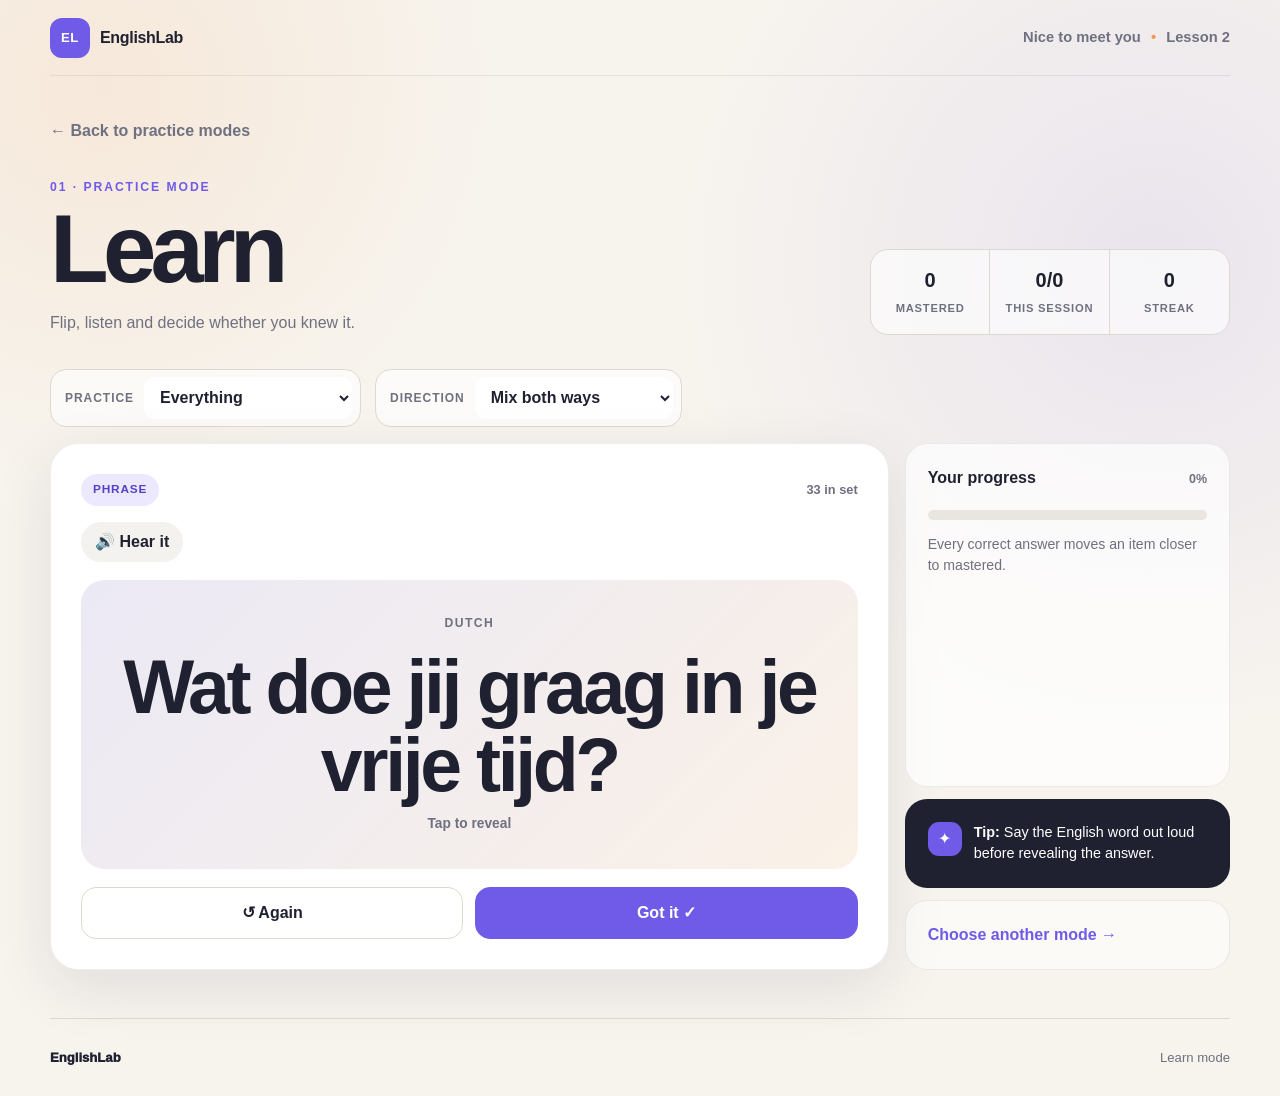
==== learn.html @ e5f6821f "Split practice modes into separate pages" ====
<!doctype html>
<html lang="en">
<head>
  <meta charset="utf-8">
  <meta name="viewport" content="width=device-width, initial-scale=1">
  <meta name="theme-color" content="#6f5be7">
  <meta name="description" content="EnglishLab Learn">
  <title>EnglishLab — Learn</title>
  <link rel="stylesheet" href="styles.css">
</head>
<body class="practice-page" data-mode="learn">
  <div class="page-shell">
    <header class="topbar">
      <a class="brand" href="index.html"><span class="brand-mark">EL</span><span>EnglishLab</span></a>
      <div class="lesson-pill">Nice to meet you <span>•</span> Lesson 2</div>
    </header>

    <main>
      <section class="practice-page-header">
        <a class="back-link" href="index.html">← Back to practice modes</a>
        <div class="practice-title-row">
          <div>
            <p class="eyebrow">01 · Practice mode</p>
            <h1>Learn</h1>
            <p>Flip, listen and decide whether you knew it.</p>
          </div>
          <div class="mini-stats">
            <div><strong id="masteredCount">0</strong><span>mastered</span></div>
            <div><strong id="sessionScore">0/0</strong><span>this session</span></div>
            <div><strong id="streakCount">0</strong><span>streak</span></div>
          </div>
        </div>
      </section>

      <section class="controls practice-controls" aria-label="Practice controls">
        <div class="control-group">
          <label for="categorySelect">Practice</label>
          <select id="categorySelect">
            <option value="all">Everything</option>
            <option value="words">Words</option>
            <option value="phrases">Phrases</option>
            <option value="time">Time prepositions</option>
            <option value="mistakes">My mistakes</option>
          </select>
        </div>
        <div class="control-group">
          <label for="directionSelect">Direction</label>
          <select id="directionSelect">
            <option value="mix">Mix both ways</option>
            <option value="en-nl">English → Dutch</option>
            <option value="nl-en">Dutch → English</option>
          </select>
        </div>
      </section>

      <section class="single-practice-layout">
        <article class="practice-card">
          
<div id="learnMode" class="mode-panel">
  <div class="card-topline"><span class="category-badge" id="learnCategory">Word</span><span class="counter" id="learnCounter">33 in set</span></div>
  <button id="speakButton" class="speak-button" type="button">🔊 Hear it</button>
  <button id="flashcard" class="flashcard" type="button" aria-live="polite">
    <span class="flash-label" id="flashPromptLabel">English</span>
    <strong id="flashPrompt">colour</strong>
    <span class="tap-hint" id="tapHint">Tap to reveal</span>
    <span class="flash-answer" id="flashAnswer" hidden>kleur</span>
  </button>
  <div class="learn-actions">
    <button id="againButton" class="secondary-button" type="button">↺ Again</button>
    <button id="gotItButton" class="primary-button" type="button">Got it ✓</button>
  </div>
</div>
        </article>
        <aside class="side-panel">
          <div class="side-section">
            <div class="side-heading"><h2>Your progress</h2><span id="progressPercent">0%</span></div>
            <div class="progress-track"><span id="progressBar"></span></div>
            <p class="side-copy" id="progressMessage">Every correct answer moves an item closer to mastered.</p>
          </div>
          <div class="tip-box">
            <span class="tip-icon">✦</span>
            <p id="modeTip"><strong>Tip:</strong> Say the answer out loud before choosing.</p>
          </div>
          <a class="switch-mode-link" href="index.html">Choose another mode →</a>
        </aside>
      </section>
    </main>

    <footer><span>EnglishLab</span><span>Learn mode</span></footer>
  </div>
  <script src="app.js"></script>
</body>
</html>
---- styles.css ----
:root{
  --ink:#1f2130;--muted:#6f7080;--paper:#f7f4ee;--card:#fff;--line:#ded9cf;
  --accent:#6f5be7;--accent-dark:#5341c6;--accent-soft:#ece9ff;
  --orange:#f39a52;--green:#43a77a;--green-soft:#e9f7f0;
  --red:#d95f69;--red-soft:#fdebed;--shadow:0 18px 60px rgba(33,28,63,.10);
}
*{box-sizing:border-box}
html{scroll-behavior:smooth}
body{
  margin:0;min-width:320px;color:var(--ink);
  font-family:Inter,ui-sans-serif,-apple-system,BlinkMacSystemFont,"Segoe UI",sans-serif;
  background:
    radial-gradient(circle at 8% 8%,rgba(243,154,82,.13),transparent 26rem),
    radial-gradient(circle at 90% 24%,rgba(111,91,231,.10),transparent 30rem),
    var(--paper);
  line-height:1.5;
}
button,select,input{font:inherit}
button{cursor:pointer}
button:focus-visible,select:focus-visible,input:focus-visible,a:focus-visible{outline:3px solid rgba(111,91,231,.35);outline-offset:3px}
[hidden]{display:none!important}
.page-shell{width:min(1180px,calc(100% - 32px));margin:0 auto}
.topbar{min-height:76px;display:flex;align-items:center;gap:18px;border-bottom:1px solid rgba(31,33,48,.08)}
.brand{display:inline-flex;align-items:center;gap:10px;color:var(--ink);text-decoration:none;font-weight:900;letter-spacing:-.02em}
.brand-mark{display:grid;place-items:center;width:40px;height:40px;border-radius:12px;background:var(--accent);color:#fff;font-size:.82rem;letter-spacing:.04em}
.lesson-pill{margin-left:auto;color:var(--muted);font-size:.92rem;font-weight:700}
.lesson-pill span{color:var(--orange);padding:0 6px}
.ghost-button{min-height:42px;border:1px solid var(--line);border-radius:999px;padding:0 16px;background:rgba(255,255,255,.55);color:var(--ink);font-weight:800}
.ghost-button:hover{background:#fff}
.eyebrow{margin:0 0 10px;color:var(--accent);text-transform:uppercase;letter-spacing:.16em;font-size:.76rem;font-weight:900}
.hero{display:grid;grid-template-columns:minmax(0,1.4fr) minmax(320px,.8fr);gap:48px;align-items:end;padding:62px 0 36px}
.hero h1{margin:0;font-size:clamp(3rem,8vw,6.5rem);line-height:.9;letter-spacing:-.065em;max-width:900px}
.hero h1 span{color:var(--accent)}
.hero-copy{max-width:680px;margin:24px 0 0;color:var(--muted);font-size:1.03rem}
.hero-stats{display:grid;grid-template-columns:repeat(3,1fr);background:rgba(255,255,255,.72);border:1px solid rgba(31,33,48,.08);border-radius:22px;overflow:hidden;backdrop-filter:blur(12px)}
.stat{padding:22px 12px;text-align:center;border-right:1px solid rgba(31,33,48,.08)}
.stat:last-child{border-right:0}
.stat-value{display:block;font-size:1.65rem;font-weight:950;letter-spacing:-.04em}
.stat-label{display:block;margin-top:2px;color:var(--muted);font-size:.72rem;text-transform:uppercase;letter-spacing:.08em;font-weight:800}

.home-grid{display:grid;grid-template-columns:repeat(2,1fr);gap:16px;margin:12px 0 34px}
.mode-card{position:relative;min-height:270px;border:1px solid rgba(31,33,48,.08);border-radius:26px;background:rgba(255,255,255,.82);padding:28px;color:var(--ink);text-decoration:none;overflow:hidden;transition:transform .18s ease,border-color .18s ease,box-shadow .18s ease}
.mode-card:hover{transform:translateY(-3px);border-color:rgba(111,91,231,.35);box-shadow:var(--shadow)}
.mode-number{color:var(--muted);font-size:.74rem;font-weight:900;letter-spacing:.12em}
.mode-icon{position:absolute;right:24px;top:22px;width:54px;height:54px;border-radius:18px;display:grid;place-items:center;background:var(--accent-soft);color:var(--accent-dark);font-weight:950;font-size:1.15rem}
.mode-card h2{margin:46px 0 8px;font-size:clamp(2rem,4vw,3.4rem);letter-spacing:-.05em}
.mode-card p{max-width:480px;margin:0;color:var(--muted)}
.mode-go{display:inline-block;margin-top:24px;font-weight:900;color:var(--accent)}
.mode-quiz .mode-icon{background:#fff0e5;color:#b75f20}
.mode-type .mode-icon{background:#e7f5ee;color:#287555}
.mode-time .mode-icon{background:#f8edc8;color:#876716}
.lesson-overview{display:flex;align-items:end;justify-content:space-between;gap:24px;padding:34px 0 50px;border-top:1px solid var(--line)}
.lesson-overview h2{margin:0;font-size:clamp(2rem,5vw,4rem);letter-spacing:-.055em}
.overview-pills{display:flex;gap:10px;flex-wrap:wrap;justify-content:flex-end}
.overview-pills span{padding:12px 15px;border:1px solid var(--line);border-radius:999px;background:rgba(255,255,255,.65);color:var(--muted);font-weight:700}
.overview-pills b{color:var(--ink);margin-right:4px}

.practice-page-header{padding:34px 0 24px}
.back-link{display:inline-flex;align-items:center;min-height:42px;color:var(--muted);text-decoration:none;font-weight:850}
.back-link:hover{color:var(--accent)}
.practice-title-row{display:flex;justify-content:space-between;align-items:end;gap:28px;margin-top:26px}
.practice-title-row h1{margin:0;font-size:clamp(3rem,8vw,6rem);line-height:.9;letter-spacing:-.06em}
.practice-title-row p:not(.eyebrow){margin:18px 0 0;color:var(--muted);max-width:650px}
.mini-stats{display:grid;grid-template-columns:repeat(3,1fr);min-width:360px;border:1px solid var(--line);border-radius:18px;background:rgba(255,255,255,.65);overflow:hidden}
.mini-stats div{padding:15px;text-align:center;border-right:1px solid var(--line)}
.mini-stats div:last-child{border-right:0}
.mini-stats strong{display:block;font-size:1.25rem}
.mini-stats span{color:var(--muted);font-size:.7rem;text-transform:uppercase;letter-spacing:.07em;font-weight:800}
.controls{display:flex;gap:14px;flex-wrap:wrap;margin:10px 0 16px}
.control-group{display:flex;align-items:center;gap:10px;padding:7px 8px 7px 14px;border:1px solid var(--line);border-radius:16px;background:rgba(255,255,255,.66)}
.control-group label{color:var(--muted);font-size:.75rem;font-weight:900;text-transform:uppercase;letter-spacing:.08em}
.control-group select{min-height:42px;border:0;background:#fff;border-radius:11px;padding:0 38px 0 12px;color:var(--ink);font-weight:800}
.time-only-note{display:inline-flex;margin:10px 0 16px;padding:11px 15px;border:1px solid var(--line);border-radius:999px;background:rgba(255,255,255,.65);color:var(--muted);font-weight:800;font-size:.85rem}
.single-practice-layout{display:grid;grid-template-columns:minmax(0,1.65fr) minmax(260px,.64fr);gap:16px;align-items:stretch;padding-bottom:48px}
.practice-card{min-height:520px;border-radius:28px;background:var(--card);border:1px solid rgba(31,33,48,.08);box-shadow:var(--shadow);padding:30px}
.mode-panel{min-height:458px;display:flex;flex-direction:column}
.card-topline{display:flex;align-items:center;justify-content:space-between;gap:16px;margin-bottom:16px}
.category-badge{display:inline-flex;align-items:center;min-height:32px;padding:0 12px;border-radius:999px;background:var(--accent-soft);color:var(--accent-dark);font-weight:900;font-size:.74rem;text-transform:uppercase;letter-spacing:.07em}
.counter{color:var(--muted);font-size:.8rem;font-weight:800}
.speak-button{align-self:flex-start;min-height:40px;border:0;border-radius:999px;padding:0 14px;background:#f4f2ee;color:var(--ink);font-weight:800}
.flashcard{flex:1;width:100%;margin:18px 0;border:0;border-radius:24px;padding:34px 24px;background:linear-gradient(135deg,rgba(111,91,231,.11),rgba(243,154,82,.10)),#fbfaf7;color:var(--ink);display:flex;flex-direction:column;align-items:center;justify-content:center;text-align:center;transition:transform .18s ease,box-shadow .18s ease}
.flashcard:hover{transform:translateY(-2px);box-shadow:0 16px 38px rgba(40,34,74,.08)}
.flash-label{color:var(--muted);text-transform:uppercase;letter-spacing:.12em;font-size:.76rem;font-weight:900}
.flashcard strong{display:block;margin:16px 0 10px;font-size:clamp(2.3rem,6vw,4.7rem);line-height:1.04;letter-spacing:-.045em}
.tap-hint{color:var(--muted);font-size:.86rem;font-weight:700}
.flash-answer{margin-top:12px;color:var(--accent);font-size:clamp(1.5rem,3vw,2.1rem);font-weight:900}
.learn-actions{display:grid;grid-template-columns:1fr 1fr;gap:12px}
.primary-button,.secondary-button{min-height:52px;border-radius:15px;padding:0 18px;font-weight:900}
.primary-button{border:1px solid var(--accent);background:var(--accent);color:#fff}
.primary-button:hover{background:var(--accent-dark);border-color:var(--accent-dark)}
.secondary-button{border:1px solid var(--line);background:#fff;color:var(--ink)}
.question-kicker{margin:38px 0 8px;color:var(--muted);text-transform:uppercase;letter-spacing:.09em;font-size:.78rem;font-weight:900}
.question,.sentence{margin:0 0 30px;font-size:clamp(2rem,5vw,4rem);line-height:1.05;letter-spacing:-.045em}
.sentence{font-size:clamp(1.8rem,4vw,3.25rem);max-width:850px}
.answer-grid{display:grid;grid-template-columns:1fr 1fr;gap:12px;margin-top:auto}
.answer-button,.chip-button{min-height:60px;border:1px solid var(--line);border-radius:15px;background:#fff;color:var(--ink);padding:12px 16px;font-weight:850}
.answer-button{text-align:left}
.answer-button:hover,.chip-button:hover{border-color:var(--accent);background:var(--accent-soft)}
.answer-button.correct,.chip-button.correct{border-color:var(--green);background:var(--green-soft);color:#267454}
.answer-button.wrong,.chip-button.wrong{border-color:var(--red);background:var(--red-soft);color:#a43d47}
.answer-button:disabled,.chip-button:disabled{cursor:default}
.feedback{min-height:28px;margin:18px 0 0;font-weight:900}
.feedback.good{color:var(--green)}
.feedback.bad{color:var(--red)}
.next-button{align-self:flex-end;margin-top:16px;min-width:140px}
.type-form{display:grid;grid-template-columns:1fr auto;gap:10px;margin-top:auto}
.type-form input{width:100%;min-height:58px;border:2px solid var(--line);border-radius:15px;background:#fbfaf8;padding:0 17px;color:var(--ink);font-size:1rem}
.type-form input:focus{border-color:var(--accent)}
.type-form input.correct{border-color:var(--green);background:var(--green-soft)}
.type-form input.wrong{border-color:var(--red);background:var(--red-soft)}
.dutch-hint{margin:-12px 0 30px;color:var(--muted);font-weight:800}
.chip-grid{display:flex;flex-wrap:wrap;gap:10px;margin-top:auto}
.chip-button{min-width:100px}
.side-panel{display:flex;flex-direction:column;gap:12px}
.side-section,.tip-box,.switch-mode-link{border-radius:22px;border:1px solid rgba(31,33,48,.08);background:rgba(255,255,255,.7);padding:22px}
.side-section{flex:1}
.side-heading{display:flex;align-items:baseline;justify-content:space-between;gap:12px;margin-bottom:20px}
.side-heading h2{margin:0;font-size:1rem}
.side-heading span{color:var(--muted);font-size:.78rem;font-weight:850}
.progress-track{width:100%;height:10px;overflow:hidden;border-radius:999px;background:#e9e6df}
.progress-track span{display:block;width:0;height:100%;border-radius:inherit;background:var(--accent);transition:width .3s ease}
.side-copy{margin:14px 0 0;color:var(--muted);font-size:.88rem}
.tip-box{background:var(--ink);color:#fff;display:flex;gap:12px}
.tip-box p{margin:0;font-size:.9rem}
.tip-icon{flex:0 0 34px;width:34px;height:34px;display:grid;place-items:center;border-radius:11px;background:var(--accent)}
.switch-mode-link{display:block;text-decoration:none;color:var(--accent);font-weight:900;background:rgba(255,255,255,.5)}
footer{min-height:78px;border-top:1px solid var(--line);display:flex;justify-content:space-between;align-items:center;gap:20px;color:var(--muted);font-size:.82rem}
footer span:first-child{font-weight:950;color:var(--ink)}
.sr-only{position:absolute!important;width:1px!important;height:1px!important;padding:0!important;margin:-1px!important;overflow:hidden!important;clip:rect(0,0,0,0)!important;white-space:nowrap!important;border:0!important}

@media(max-width:900px){
  .hero{grid-template-columns:1fr;gap:28px;padding-top:42px}
  .practice-title-row{display:block}
  .mini-stats{min-width:0;margin-top:26px}
  .single-practice-layout{grid-template-columns:1fr}
  .side-panel{display:grid;grid-template-columns:1fr 1fr}
  .switch-mode-link{grid-column:1/-1}
}
@media(max-width:680px){
  .page-shell{width:min(100% - 20px,1180px)}
  .topbar{flex-wrap:wrap;padding:12px 0}
  .lesson-pill{order:3;width:100%;margin:0}
  .topbar .ghost-button{margin-left:auto}
  .hero{padding-top:34px}
  .hero h1{font-size:clamp(3rem,17vw,5rem)}
  .home-grid{grid-template-columns:1fr}
  .mode-card{min-height:240px}
  .lesson-overview{align-items:flex-start;flex-direction:column}
  .overview-pills{justify-content:flex-start}
  .practice-page-header{padding-top:24px}
  .practice-title-row h1{font-size:clamp(3.2rem,16vw,5rem)}
  .mini-stats div{padding:12px 6px}
  .controls{display:grid;grid-template-columns:1fr}
  .control-group{justify-content:space-between}
  .control-group select{width:60%;min-width:0}
  .practice-card{padding:18px;min-height:500px;border-radius:22px}
  .mode-panel{min-height:462px}
  .answer-grid{grid-template-columns:1fr}
  .type-form{grid-template-columns:1fr}
  .type-form .primary-button{width:100%}
  .side-panel{grid-template-columns:1fr}
  .switch-mode-link{grid-column:auto}
  footer{align-items:flex-start;flex-direction:column;justify-content:center;padding:20px 0}
}
@media(prefers-reduced-motion:reduce){*{scroll-behavior:auto!important;transition:none!important}}
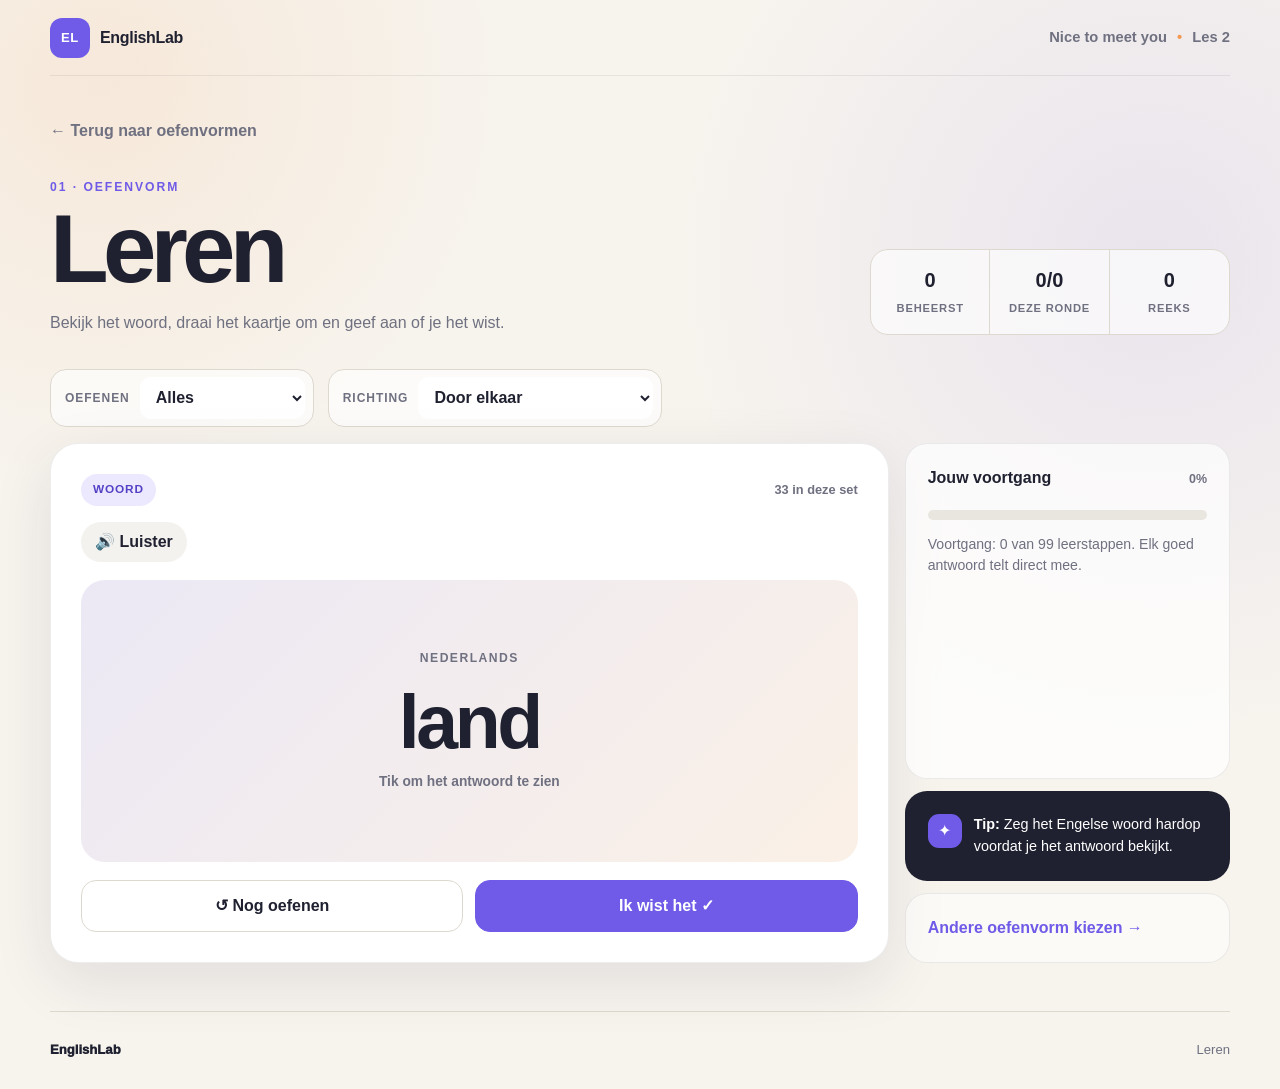
==== commit 648857fb: "Fix progress tracking and translate UI to Dutch" ====
--- a/learn.html
+++ b/learn.html
@@ -1,92 +1,90 @@
 <!doctype html>
-<html lang="en">
+<html lang="nl">
 <head>
   <meta charset="utf-8">
   <meta name="viewport" content="width=device-width, initial-scale=1">
   <meta name="theme-color" content="#6f5be7">
-  <meta name="description" content="EnglishLab Learn">
-  <title>EnglishLab — Learn</title>
+  <meta name="description" content="EnglishLab — Leren">
+  <title>EnglishLab — Leren</title>
   <link rel="stylesheet" href="styles.css">
 </head>
 <body class="practice-page" data-mode="learn">
   <div class="page-shell">
     <header class="topbar">
-      <a class="brand" href="index.html"><span class="brand-mark">EL</span><span>EnglishLab</span></a>
-      <div class="lesson-pill">Nice to meet you <span>•</span> Lesson 2</div>
+      <a class="brand" href="index.html" aria-label="EnglishLab startpagina"><span class="brand-mark">EL</span><span>EnglishLab</span></a>
+      <div class="lesson-pill">Nice to meet you <span>•</span> Les 2</div>
     </header>
 
     <main>
       <section class="practice-page-header">
-        <a class="back-link" href="index.html">← Back to practice modes</a>
+        <a class="back-link" href="index.html">← Terug naar oefenvormen</a>
         <div class="practice-title-row">
           <div>
-            <p class="eyebrow">01 · Practice mode</p>
-            <h1>Learn</h1>
-            <p>Flip, listen and decide whether you knew it.</p>
+            <p class="eyebrow">01 · Oefenvorm</p>
+            <h1>Leren</h1>
+            <p>Bekijk het woord, draai het kaartje om en geef aan of je het wist.</p>
           </div>
           <div class="mini-stats">
-            <div><strong id="masteredCount">0</strong><span>mastered</span></div>
-            <div><strong id="sessionScore">0/0</strong><span>this session</span></div>
-            <div><strong id="streakCount">0</strong><span>streak</span></div>
+            <div><strong id="masteredCount">0</strong><span>beheerst</span></div>
+            <div><strong id="sessionScore">0/0</strong><span>deze ronde</span></div>
+            <div><strong id="streakCount">0</strong><span>reeks</span></div>
           </div>
         </div>
       </section>
 
-      <section class="controls practice-controls" aria-label="Practice controls">
+      <section class="controls practice-controls" aria-label="Oefeninstellingen">
         <div class="control-group">
-          <label for="categorySelect">Practice</label>
+          <label for="categorySelect">Oefenen</label>
           <select id="categorySelect">
-            <option value="all">Everything</option>
-            <option value="words">Words</option>
-            <option value="phrases">Phrases</option>
-            <option value="time">Time prepositions</option>
-            <option value="mistakes">My mistakes</option>
+            <option value="all">Alles</option>
+            <option value="words">Woorden</option>
+            <option value="phrases">Zinnen</option>
+            <option value="time">Tijdwoorden</option>
+            <option value="mistakes">Mijn fouten</option>
           </select>
         </div>
         <div class="control-group">
-          <label for="directionSelect">Direction</label>
+          <label for="directionSelect">Richting</label>
           <select id="directionSelect">
-            <option value="mix">Mix both ways</option>
-            <option value="en-nl">English → Dutch</option>
-            <option value="nl-en">Dutch → English</option>
+            <option value="mix">Door elkaar</option>
+            <option value="en-nl">Engels → Nederlands</option>
+            <option value="nl-en">Nederlands → Engels</option>
           </select>
         </div>
       </section>
 
       <section class="single-practice-layout">
         <article class="practice-card">
-          
 <div id="learnMode" class="mode-panel">
-  <div class="card-topline"><span class="category-badge" id="learnCategory">Word</span><span class="counter" id="learnCounter">33 in set</span></div>
-  <button id="speakButton" class="speak-button" type="button">🔊 Hear it</button>
+  <div class="card-topline"><span class="category-badge" id="learnCategory">Woord</span><span class="counter" id="learnCounter">33 in deze set</span></div>
+  <button id="speakButton" class="speak-button" type="button">🔊 Luister</button>
   <button id="flashcard" class="flashcard" type="button" aria-live="polite">
-    <span class="flash-label" id="flashPromptLabel">English</span>
+    <span class="flash-label" id="flashPromptLabel">Engels</span>
     <strong id="flashPrompt">colour</strong>
-    <span class="tap-hint" id="tapHint">Tap to reveal</span>
+    <span class="tap-hint" id="tapHint">Tik om het antwoord te zien</span>
     <span class="flash-answer" id="flashAnswer" hidden>kleur</span>
   </button>
   <div class="learn-actions">
-    <button id="againButton" class="secondary-button" type="button">↺ Again</button>
-    <button id="gotItButton" class="primary-button" type="button">Got it ✓</button>
+    <button id="againButton" class="secondary-button" type="button">↺ Nog oefenen</button>
+    <button id="gotItButton" class="primary-button" type="button">Ik wist het ✓</button>
   </div>
-</div>
-        </article>
+</div></article>
         <aside class="side-panel">
           <div class="side-section">
-            <div class="side-heading"><h2>Your progress</h2><span id="progressPercent">0%</span></div>
-            <div class="progress-track"><span id="progressBar"></span></div>
-            <p class="side-copy" id="progressMessage">Every correct answer moves an item closer to mastered.</p>
+            <div class="side-heading"><h2>Jouw voortgang</h2><span id="progressPercent">0%</span></div>
+            <div class="progress-track" aria-label="Voortgang"><span id="progressBar"></span></div>
+            <p class="side-copy" id="progressMessage">Elk goed antwoord vult je voortgang een stap verder.</p>
           </div>
           <div class="tip-box">
             <span class="tip-icon">✦</span>
-            <p id="modeTip"><strong>Tip:</strong> Say the answer out loud before choosing.</p>
+            <p id="modeTip"><strong>Tip:</strong> Zeg je antwoord hardop voordat je kiest.</p>
           </div>
-          <a class="switch-mode-link" href="index.html">Choose another mode →</a>
+          <a class="switch-mode-link" href="index.html">Andere oefenvorm kiezen →</a>
         </aside>
       </section>
     </main>
 
-    <footer><span>EnglishLab</span><span>Learn mode</span></footer>
+    <footer><span>EnglishLab</span><span>Leren</span></footer>
   </div>
   <script src="app.js"></script>
 </body>
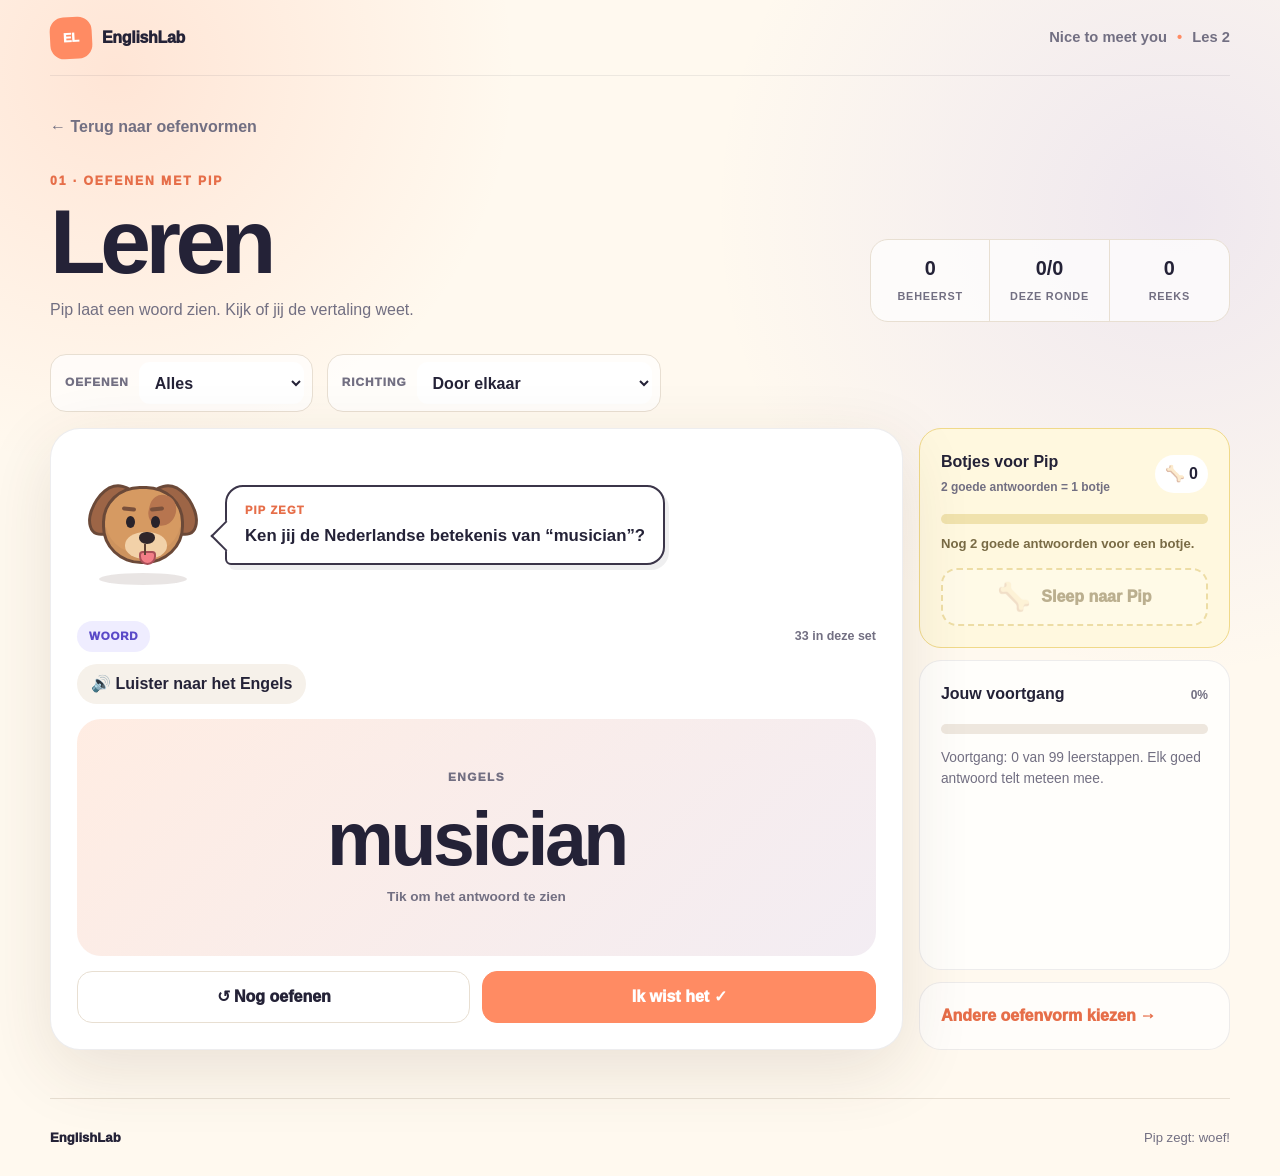
==== commit 1f6b8d8c: "Add Pip the cartoon dog and bone rewards" ====
--- a/learn.html
+++ b/learn.html
@@ -3,7 +3,7 @@
 <head>
   <meta charset="utf-8">
   <meta name="viewport" content="width=device-width, initial-scale=1">
-  <meta name="theme-color" content="#6f5be7">
+  <meta name="theme-color" content="#ff8b63">
   <meta name="description" content="EnglishLab — Leren">
   <title>EnglishLab — Leren</title>
   <link rel="stylesheet" href="styles.css">
@@ -20,9 +20,9 @@
         <a class="back-link" href="index.html">← Terug naar oefenvormen</a>
         <div class="practice-title-row">
           <div>
-            <p class="eyebrow">01 · Oefenvorm</p>
+            <p class="eyebrow">01 · Oefenen met Pip</p>
             <h1>Leren</h1>
-            <p>Bekijk het woord, draai het kaartje om en geef aan of je het wist.</p>
+            <p>Pip laat een woord zien. Kijk of jij de vertaling weet.</p>
           </div>
           <div class="mini-stats">
             <div><strong id="masteredCount">0</strong><span>beheerst</span></div>
@@ -55,9 +55,30 @@
 
       <section class="single-practice-layout">
         <article class="practice-card">
+          
+<div class="dog-coach" aria-live="polite">
+  <div id="dogDropZone" class="dog-avatar-wrap" aria-label="Sleep een botje naar Pip">
+    <div class="heart-pop" id="heartPop" aria-hidden="true">♥</div>
+    <div class="dog-avatar" aria-hidden="true">
+      <span class="ear ear-left"></span><span class="ear ear-right"></span>
+      <span class="dog-face">
+        <span class="eye eye-left"></span><span class="eye eye-right"></span>
+        <span class="brow brow-left"></span><span class="brow brow-right"></span>
+        <span class="muzzle"></span><span class="nose"></span><span class="mouth"></span><span class="tongue"></span>
+        <span class="spot"></span>
+      </span>
+    </div>
+    <span class="dog-shadow"></span>
+  </div>
+  <div class="dog-bubble">
+    <span class="dog-name">Pip zegt</span>
+    <p id="dogSpeech">Woef! Klaar om te oefenen?</p>
+  </div>
+</div>
+          
 <div id="learnMode" class="mode-panel">
   <div class="card-topline"><span class="category-badge" id="learnCategory">Woord</span><span class="counter" id="learnCounter">33 in deze set</span></div>
-  <button id="speakButton" class="speak-button" type="button">🔊 Luister</button>
+  <button id="speakButton" class="speak-button" type="button">🔊 Luister naar het Engels</button>
   <button id="flashcard" class="flashcard" type="button" aria-live="polite">
     <span class="flash-label" id="flashPromptLabel">Engels</span>
     <strong id="flashPrompt">colour</strong>
@@ -68,23 +89,40 @@
     <button id="againButton" class="secondary-button" type="button">↺ Nog oefenen</button>
     <button id="gotItButton" class="primary-button" type="button">Ik wist het ✓</button>
   </div>
-</div></article>
+</div>
+          <div class="reward-toast" id="rewardToast" hidden>+1 botje! 🦴</div>
+        </article>
+
         <aside class="side-panel">
+          
+<div class="bone-panel">
+  <div class="bone-panel-head">
+    <div>
+      <h2>Botjes voor Pip</h2>
+      <span>2 goede antwoorden = 1 botje</span>
+    </div>
+    <div class="bone-score">🦴 <strong id="boneCount">0</strong></div>
+  </div>
+  <div class="bone-meter" aria-label="Op weg naar het volgende botje">
+    <span id="boneProgress"></span>
+  </div>
+  <p id="boneHint">Nog <b id="answersToBone">2</b> goede antwoorden voor een botje.</p>
+  <button id="boneToken" class="bone-token" type="button" draggable="true" aria-label="Sleep dit botje naar Pip" disabled>
+    <span class="bone-emoji">🦴</span>
+    <span>Sleep naar Pip</span>
+  </button>
+</div>
           <div class="side-section">
             <div class="side-heading"><h2>Jouw voortgang</h2><span id="progressPercent">0%</span></div>
             <div class="progress-track" aria-label="Voortgang"><span id="progressBar"></span></div>
             <p class="side-copy" id="progressMessage">Elk goed antwoord vult je voortgang een stap verder.</p>
-          </div>
-          <div class="tip-box">
-            <span class="tip-icon">✦</span>
-            <p id="modeTip"><strong>Tip:</strong> Zeg je antwoord hardop voordat je kiest.</p>
           </div>
           <a class="switch-mode-link" href="index.html">Andere oefenvorm kiezen →</a>
         </aside>
       </section>
     </main>
 
-    <footer><span>EnglishLab</span><span>Leren</span></footer>
+    <footer><span>EnglishLab</span><span>Pip zegt: woef!</span></footer>
   </div>
   <script src="app.js"></script>
 </body>
--- a/styles.css
+++ b/styles.css
@@ -1,137 +1,183 @@
 :root{
-  --ink:#1f2130;--muted:#6f7080;--paper:#f7f4ee;--card:#fff;--line:#ded9cf;
-  --accent:#6f5be7;--accent-dark:#5341c6;--accent-soft:#ece9ff;
-  --orange:#f39a52;--green:#43a77a;--green-soft:#e9f7f0;
-  --red:#d95f69;--red-soft:#fdebed;--shadow:0 18px 60px rgba(33,28,63,.10);
+  --ink:#242237;--muted:#726f82;--paper:#fff9ef;--card:#ffffff;--line:#e8dfd2;
+  --accent:#ff8b63;--accent-dark:#e66e49;--accent-soft:#fff0e8;
+  --purple:#7767e8;--purple-soft:#efedff;--green:#49ad7e;--green-soft:#eaf8f1;
+  --red:#d95f69;--red-soft:#fdebed;--gold:#f3c75e;--brown:#9f6746;
+  --shadow:0 20px 70px rgba(70,47,31,.12);
 }
 *{box-sizing:border-box}
 html{scroll-behavior:smooth}
 body{
-  margin:0;min-width:320px;color:var(--ink);
+  margin:0;min-width:320px;color:var(--ink);line-height:1.5;
   font-family:Inter,ui-sans-serif,-apple-system,BlinkMacSystemFont,"Segoe UI",sans-serif;
   background:
-    radial-gradient(circle at 8% 8%,rgba(243,154,82,.13),transparent 26rem),
-    radial-gradient(circle at 90% 24%,rgba(111,91,231,.10),transparent 30rem),
+    radial-gradient(circle at 9% 6%,rgba(255,139,99,.18),transparent 25rem),
+    radial-gradient(circle at 92% 18%,rgba(119,103,232,.12),transparent 29rem),
     var(--paper);
-  line-height:1.5;
 }
 button,select,input{font:inherit}
 button{cursor:pointer}
-button:focus-visible,select:focus-visible,input:focus-visible,a:focus-visible{outline:3px solid rgba(111,91,231,.35);outline-offset:3px}
+button:focus-visible,select:focus-visible,input:focus-visible,a:focus-visible{outline:3px solid rgba(119,103,232,.3);outline-offset:3px}
 [hidden]{display:none!important}
 .page-shell{width:min(1180px,calc(100% - 32px));margin:0 auto}
-.topbar{min-height:76px;display:flex;align-items:center;gap:18px;border-bottom:1px solid rgba(31,33,48,.08)}
-.brand{display:inline-flex;align-items:center;gap:10px;color:var(--ink);text-decoration:none;font-weight:900;letter-spacing:-.02em}
-.brand-mark{display:grid;place-items:center;width:40px;height:40px;border-radius:12px;background:var(--accent);color:#fff;font-size:.82rem;letter-spacing:.04em}
-.lesson-pill{margin-left:auto;color:var(--muted);font-size:.92rem;font-weight:700}
-.lesson-pill span{color:var(--orange);padding:0 6px}
-.ghost-button{min-height:42px;border:1px solid var(--line);border-radius:999px;padding:0 16px;background:rgba(255,255,255,.55);color:var(--ink);font-weight:800}
-.ghost-button:hover{background:#fff}
-.eyebrow{margin:0 0 10px;color:var(--accent);text-transform:uppercase;letter-spacing:.16em;font-size:.76rem;font-weight:900}
-.hero{display:grid;grid-template-columns:minmax(0,1.4fr) minmax(320px,.8fr);gap:48px;align-items:end;padding:62px 0 36px}
-.hero h1{margin:0;font-size:clamp(3rem,8vw,6.5rem);line-height:.9;letter-spacing:-.065em;max-width:900px}
+.topbar{min-height:76px;display:flex;align-items:center;gap:18px;border-bottom:1px solid rgba(36,34,55,.08)}
+.brand{display:inline-flex;align-items:center;gap:10px;color:var(--ink);text-decoration:none;font-weight:950;letter-spacing:-.02em}
+.brand-mark{display:grid;place-items:center;width:42px;height:42px;border-radius:14px;background:var(--accent);color:#fff;font-size:.8rem;transform:rotate(-3deg)}
+.lesson-pill{margin-left:auto;color:var(--muted);font-size:.92rem;font-weight:750}
+.lesson-pill span{color:var(--accent);padding:0 6px}
+.ghost-button{min-height:42px;border:1px solid var(--line);border-radius:999px;padding:0 16px;background:rgba(255,255,255,.7);color:var(--ink);font-weight:850}
+.eyebrow{margin:0 0 10px;color:var(--accent-dark);text-transform:uppercase;letter-spacing:.16em;font-size:.76rem;font-weight:950}
+.hero{display:grid;grid-template-columns:minmax(0,1.35fr) minmax(320px,.65fr);gap:46px;align-items:center;padding:58px 0 38px}
+.hero h1{margin:0;font-size:clamp(3rem,8vw,6.4rem);line-height:.9;letter-spacing:-.065em;max-width:880px}
 .hero h1 span{color:var(--accent)}
-.hero-copy{max-width:680px;margin:24px 0 0;color:var(--muted);font-size:1.03rem}
-.hero-stats{display:grid;grid-template-columns:repeat(3,1fr);background:rgba(255,255,255,.72);border:1px solid rgba(31,33,48,.08);border-radius:22px;overflow:hidden;backdrop-filter:blur(12px)}
-.stat{padding:22px 12px;text-align:center;border-right:1px solid rgba(31,33,48,.08)}
+.hero-copy{max-width:670px;margin:24px 0 0;color:var(--muted);font-size:1.04rem}
+.hero-stats{display:grid;grid-template-columns:repeat(3,1fr);margin-top:28px;max-width:560px;background:rgba(255,255,255,.75);border:1px solid var(--line);border-radius:20px;overflow:hidden}
+.stat{padding:17px 10px;text-align:center;border-right:1px solid var(--line)}
 .stat:last-child{border-right:0}
-.stat-value{display:block;font-size:1.65rem;font-weight:950;letter-spacing:-.04em}
-.stat-label{display:block;margin-top:2px;color:var(--muted);font-size:.72rem;text-transform:uppercase;letter-spacing:.08em;font-weight:800}
-
-.home-grid{display:grid;grid-template-columns:repeat(2,1fr);gap:16px;margin:12px 0 34px}
-.mode-card{position:relative;min-height:270px;border:1px solid rgba(31,33,48,.08);border-radius:26px;background:rgba(255,255,255,.82);padding:28px;color:var(--ink);text-decoration:none;overflow:hidden;transition:transform .18s ease,border-color .18s ease,box-shadow .18s ease}
-.mode-card:hover{transform:translateY(-3px);border-color:rgba(111,91,231,.35);box-shadow:var(--shadow)}
-.mode-number{color:var(--muted);font-size:.74rem;font-weight:900;letter-spacing:.12em}
-.mode-icon{position:absolute;right:24px;top:22px;width:54px;height:54px;border-radius:18px;display:grid;place-items:center;background:var(--accent-soft);color:var(--accent-dark);font-weight:950;font-size:1.15rem}
+.stat-value{display:block;font-size:1.45rem;font-weight:950;letter-spacing:-.04em}
+.stat-label{display:block;color:var(--muted);font-size:.7rem;text-transform:uppercase;letter-spacing:.08em;font-weight:850}
+.home-dog-wrap{display:flex;flex-direction:column;align-items:center;gap:10px}
+.home-dog-wrap .dog-coach{flex-direction:column;align-items:center}
+.home-dog-wrap .dog-bubble{max-width:290px}
+.home-bone-strip{display:flex;align-items:center;justify-content:space-between;gap:24px;width:min(100%,310px);padding:12px 16px;border:1px solid var(--line);border-radius:16px;background:rgba(255,255,255,.8);color:var(--muted);font-size:.82rem;font-weight:800}
+.home-bone-strip strong{font-size:1.2rem;color:var(--ink)}
+
+.home-grid{display:grid;grid-template-columns:repeat(2,1fr);gap:16px;margin:14px 0 48px}
+.mode-card{position:relative;min-height:270px;border:1px solid rgba(36,34,55,.08);border-radius:28px;background:rgba(255,255,255,.85);padding:28px;color:var(--ink);text-decoration:none;overflow:hidden;transition:transform .18s ease,border-color .18s ease,box-shadow .18s ease}
+.mode-card:hover{transform:translateY(-3px) rotate(-.15deg);border-color:rgba(255,139,99,.45);box-shadow:var(--shadow)}
+.mode-number{color:var(--muted);font-size:.74rem;font-weight:950;letter-spacing:.12em}
+.mode-icon{position:absolute;right:24px;top:22px;width:56px;height:56px;border-radius:19px;display:grid;place-items:center;background:var(--accent-soft);color:var(--accent-dark);font-weight:950;font-size:1.18rem;transform:rotate(3deg)}
 .mode-card h2{margin:46px 0 8px;font-size:clamp(2rem,4vw,3.4rem);letter-spacing:-.05em}
 .mode-card p{max-width:480px;margin:0;color:var(--muted)}
-.mode-go{display:inline-block;margin-top:24px;font-weight:900;color:var(--accent)}
-.mode-quiz .mode-icon{background:#fff0e5;color:#b75f20}
-.mode-type .mode-icon{background:#e7f5ee;color:#287555}
-.mode-time .mode-icon{background:#f8edc8;color:#876716}
-.lesson-overview{display:flex;align-items:end;justify-content:space-between;gap:24px;padding:34px 0 50px;border-top:1px solid var(--line)}
-.lesson-overview h2{margin:0;font-size:clamp(2rem,5vw,4rem);letter-spacing:-.055em}
-.overview-pills{display:flex;gap:10px;flex-wrap:wrap;justify-content:flex-end}
-.overview-pills span{padding:12px 15px;border:1px solid var(--line);border-radius:999px;background:rgba(255,255,255,.65);color:var(--muted);font-weight:700}
-.overview-pills b{color:var(--ink);margin-right:4px}
-
-.practice-page-header{padding:34px 0 24px}
+.mode-go{display:inline-block;margin-top:24px;font-weight:950;color:var(--accent-dark)}
+.mode-quiz .mode-icon{background:var(--purple-soft);color:var(--purple)}
+.mode-type .mode-icon{background:#e9f7ef;color:#2b7c59}
+.mode-time .mode-icon{background:#fff4cf;color:#8d6b12}
+
+.practice-page-header{padding:30px 0 22px}
 .back-link{display:inline-flex;align-items:center;min-height:42px;color:var(--muted);text-decoration:none;font-weight:850}
-.back-link:hover{color:var(--accent)}
-.practice-title-row{display:flex;justify-content:space-between;align-items:end;gap:28px;margin-top:26px}
-.practice-title-row h1{margin:0;font-size:clamp(3rem,8vw,6rem);line-height:.9;letter-spacing:-.06em}
-.practice-title-row p:not(.eyebrow){margin:18px 0 0;color:var(--muted);max-width:650px}
-.mini-stats{display:grid;grid-template-columns:repeat(3,1fr);min-width:360px;border:1px solid var(--line);border-radius:18px;background:rgba(255,255,255,.65);overflow:hidden}
-.mini-stats div{padding:15px;text-align:center;border-right:1px solid var(--line)}
+.back-link:hover{color:var(--accent-dark)}
+.practice-title-row{display:flex;justify-content:space-between;align-items:end;gap:28px;margin-top:24px}
+.practice-title-row h1{margin:0;font-size:clamp(3rem,8vw,5.7rem);line-height:.9;letter-spacing:-.06em}
+.practice-title-row p:not(.eyebrow){margin:16px 0 0;color:var(--muted);max-width:640px}
+.mini-stats{display:grid;grid-template-columns:repeat(3,1fr);min-width:360px;border:1px solid var(--line);border-radius:18px;background:rgba(255,255,255,.72);overflow:hidden}
+.mini-stats div{padding:14px;text-align:center;border-right:1px solid var(--line)}
 .mini-stats div:last-child{border-right:0}
-.mini-stats strong{display:block;font-size:1.25rem}
-.mini-stats span{color:var(--muted);font-size:.7rem;text-transform:uppercase;letter-spacing:.07em;font-weight:800}
+.mini-stats strong{display:block;font-size:1.24rem}
+.mini-stats span{color:var(--muted);font-size:.68rem;text-transform:uppercase;letter-spacing:.07em;font-weight:850}
 .controls{display:flex;gap:14px;flex-wrap:wrap;margin:10px 0 16px}
-.control-group{display:flex;align-items:center;gap:10px;padding:7px 8px 7px 14px;border:1px solid var(--line);border-radius:16px;background:rgba(255,255,255,.66)}
-.control-group label{color:var(--muted);font-size:.75rem;font-weight:900;text-transform:uppercase;letter-spacing:.08em}
-.control-group select{min-height:42px;border:0;background:#fff;border-radius:11px;padding:0 38px 0 12px;color:var(--ink);font-weight:800}
-.time-only-note{display:inline-flex;margin:10px 0 16px;padding:11px 15px;border:1px solid var(--line);border-radius:999px;background:rgba(255,255,255,.65);color:var(--muted);font-weight:800;font-size:.85rem}
-.single-practice-layout{display:grid;grid-template-columns:minmax(0,1.65fr) minmax(260px,.64fr);gap:16px;align-items:stretch;padding-bottom:48px}
-.practice-card{min-height:520px;border-radius:28px;background:var(--card);border:1px solid rgba(31,33,48,.08);box-shadow:var(--shadow);padding:30px}
-.mode-panel{min-height:458px;display:flex;flex-direction:column}
-.card-topline{display:flex;align-items:center;justify-content:space-between;gap:16px;margin-bottom:16px}
-.category-badge{display:inline-flex;align-items:center;min-height:32px;padding:0 12px;border-radius:999px;background:var(--accent-soft);color:var(--accent-dark);font-weight:900;font-size:.74rem;text-transform:uppercase;letter-spacing:.07em}
-.counter{color:var(--muted);font-size:.8rem;font-weight:800}
-.speak-button{align-self:flex-start;min-height:40px;border:0;border-radius:999px;padding:0 14px;background:#f4f2ee;color:var(--ink);font-weight:800}
-.flashcard{flex:1;width:100%;margin:18px 0;border:0;border-radius:24px;padding:34px 24px;background:linear-gradient(135deg,rgba(111,91,231,.11),rgba(243,154,82,.10)),#fbfaf7;color:var(--ink);display:flex;flex-direction:column;align-items:center;justify-content:center;text-align:center;transition:transform .18s ease,box-shadow .18s ease}
-.flashcard:hover{transform:translateY(-2px);box-shadow:0 16px 38px rgba(40,34,74,.08)}
-.flash-label{color:var(--muted);text-transform:uppercase;letter-spacing:.12em;font-size:.76rem;font-weight:900}
-.flashcard strong{display:block;margin:16px 0 10px;font-size:clamp(2.3rem,6vw,4.7rem);line-height:1.04;letter-spacing:-.045em}
-.tap-hint{color:var(--muted);font-size:.86rem;font-weight:700}
-.flash-answer{margin-top:12px;color:var(--accent);font-size:clamp(1.5rem,3vw,2.1rem);font-weight:900}
+.control-group{display:flex;align-items:center;gap:10px;padding:7px 8px 7px 14px;border:1px solid var(--line);border-radius:16px;background:rgba(255,255,255,.7)}
+.control-group label{color:var(--muted);font-size:.74rem;font-weight:950;text-transform:uppercase;letter-spacing:.08em}
+.control-group select{min-height:42px;border:0;background:#fff;border-radius:11px;padding:0 38px 0 12px;color:var(--ink);font-weight:850}
+.time-only-note{display:inline-flex;margin:10px 0 16px;padding:11px 15px;border:1px solid var(--line);border-radius:999px;background:rgba(255,255,255,.7);color:var(--muted);font-weight:850;font-size:.84rem}
+.single-practice-layout{display:grid;grid-template-columns:minmax(0,1.7fr) minmax(270px,.62fr);gap:16px;align-items:stretch;padding-bottom:48px}
+.practice-card{position:relative;min-height:600px;border-radius:30px;background:var(--card);border:1px solid rgba(36,34,55,.08);box-shadow:var(--shadow);padding:26px;overflow:hidden}
+.mode-panel{min-height:420px;display:flex;flex-direction:column}
+.card-topline{display:flex;align-items:center;justify-content:space-between;gap:16px;margin:18px 0 12px}
+.category-badge{display:inline-flex;align-items:center;min-height:31px;padding:0 12px;border-radius:999px;background:var(--purple-soft);color:#5a4ac8;font-weight:950;font-size:.72rem;text-transform:uppercase;letter-spacing:.07em}
+.counter{color:var(--muted);font-size:.78rem;font-weight:850}
+.speak-button{align-self:flex-start;min-height:40px;border:0;border-radius:999px;padding:0 14px;background:#f6f1ea;color:var(--ink);font-weight:850}
+.flashcard{flex:1;width:100%;margin:15px 0;border:0;border-radius:24px;padding:30px 24px;background:linear-gradient(135deg,rgba(255,139,99,.12),rgba(119,103,232,.09)),#fffaf4;color:var(--ink);display:flex;flex-direction:column;align-items:center;justify-content:center;text-align:center;transition:transform .18s ease,box-shadow .18s ease}
+.flashcard:hover{transform:translateY(-2px);box-shadow:0 16px 38px rgba(40,34,74,.07)}
+.flash-label{color:var(--muted);text-transform:uppercase;letter-spacing:.12em;font-size:.74rem;font-weight:950}
+.flashcard strong{display:block;margin:14px 0 8px;font-size:clamp(2.3rem,6vw,4.7rem);line-height:1.04;letter-spacing:-.045em}
+.tap-hint{color:var(--muted);font-size:.85rem;font-weight:750}
+.flash-answer{margin-top:12px;color:var(--accent-dark);font-size:clamp(1.5rem,3vw,2.1rem);font-weight:950}
 .learn-actions{display:grid;grid-template-columns:1fr 1fr;gap:12px}
-.primary-button,.secondary-button{min-height:52px;border-radius:15px;padding:0 18px;font-weight:900}
+.primary-button,.secondary-button{min-height:52px;border-radius:15px;padding:0 18px;font-weight:950}
 .primary-button{border:1px solid var(--accent);background:var(--accent);color:#fff}
 .primary-button:hover{background:var(--accent-dark);border-color:var(--accent-dark)}
 .secondary-button{border:1px solid var(--line);background:#fff;color:var(--ink)}
-.question-kicker{margin:38px 0 8px;color:var(--muted);text-transform:uppercase;letter-spacing:.09em;font-size:.78rem;font-weight:900}
-.question,.sentence{margin:0 0 30px;font-size:clamp(2rem,5vw,4rem);line-height:1.05;letter-spacing:-.045em}
-.sentence{font-size:clamp(1.8rem,4vw,3.25rem);max-width:850px}
+.question-kicker{margin:28px 0 8px;color:var(--muted);text-transform:uppercase;letter-spacing:.09em;font-size:.76rem;font-weight:950}
+.question,.sentence{margin:0 0 28px;font-size:clamp(2rem,5vw,4rem);line-height:1.05;letter-spacing:-.045em}
+.sentence{font-size:clamp(1.8rem,4vw,3.2rem);max-width:850px}
 .answer-grid{display:grid;grid-template-columns:1fr 1fr;gap:12px;margin-top:auto}
-.answer-button,.chip-button{min-height:60px;border:1px solid var(--line);border-radius:15px;background:#fff;color:var(--ink);padding:12px 16px;font-weight:850}
+.answer-button,.chip-button{min-height:60px;border:1px solid var(--line);border-radius:16px;background:#fff;color:var(--ink);padding:12px 16px;font-weight:900}
 .answer-button{text-align:left}
-.answer-button:hover,.chip-button:hover{border-color:var(--accent);background:var(--accent-soft)}
+.answer-button:hover,.chip-button:hover{border-color:var(--purple);background:var(--purple-soft)}
 .answer-button.correct,.chip-button.correct{border-color:var(--green);background:var(--green-soft);color:#267454}
 .answer-button.wrong,.chip-button.wrong{border-color:var(--red);background:var(--red-soft);color:#a43d47}
 .answer-button:disabled,.chip-button:disabled{cursor:default}
-.feedback{min-height:28px;margin:18px 0 0;font-weight:900}
+.feedback{min-height:28px;margin:16px 0 0;font-weight:950}
 .feedback.good{color:var(--green)}
 .feedback.bad{color:var(--red)}
-.next-button{align-self:flex-end;margin-top:16px;min-width:140px}
+.next-button{align-self:flex-end;margin-top:14px;min-width:140px}
 .type-form{display:grid;grid-template-columns:1fr auto;gap:10px;margin-top:auto}
-.type-form input{width:100%;min-height:58px;border:2px solid var(--line);border-radius:15px;background:#fbfaf8;padding:0 17px;color:var(--ink);font-size:1rem}
-.type-form input:focus{border-color:var(--accent)}
+.type-form input{width:100%;min-height:58px;border:2px solid var(--line);border-radius:15px;background:#fffaf5;padding:0 17px;color:var(--ink);font-size:1rem}
+.type-form input:focus{border-color:var(--purple)}
 .type-form input.correct{border-color:var(--green);background:var(--green-soft)}
 .type-form input.wrong{border-color:var(--red);background:var(--red-soft)}
-.dutch-hint{margin:-12px 0 30px;color:var(--muted);font-weight:800}
+.dutch-hint{margin:-10px 0 28px;color:var(--muted);font-weight:850}
 .chip-grid{display:flex;flex-wrap:wrap;gap:10px;margin-top:auto}
 .chip-button{min-width:100px}
+
+.dog-coach{display:flex;align-items:center;gap:18px;padding:4px 2px 12px}
+.dog-avatar-wrap{position:relative;flex:0 0 128px;width:128px;height:132px;display:grid;place-items:center;user-select:none;touch-action:none}
+.dog-avatar{position:relative;width:108px;height:100px;animation:dog-float 3s ease-in-out infinite}
+.dog-face{position:absolute;left:13px;top:11px;width:82px;height:78px;border-radius:46% 46% 48% 48%;background:#d69a62;border:3px solid #6b4938;box-shadow:inset 0 -7px 0 rgba(108,73,56,.08)}
+.ear{position:absolute;top:7px;width:37px;height:56px;background:#9d6546;border:3px solid #6b4938;z-index:0}
+.ear-left{left:2px;border-radius:70% 28% 70% 40%;transform:rotate(18deg)}
+.ear-right{right:2px;border-radius:28% 70% 40% 70%;transform:rotate(-18deg)}
+.eye{position:absolute;top:27px;width:9px;height:12px;border-radius:50%;background:#28222a;z-index:3}
+.eye-left{left:21px}.eye-right{right:21px}
+.brow{position:absolute;top:18px;width:14px;height:4px;border-radius:10px;background:#7a503b;z-index:3}
+.brow-left{left:17px;transform:rotate(7deg)}.brow-right{right:17px;transform:rotate(-7deg)}
+.muzzle{position:absolute;left:20px;top:43px;width:42px;height:27px;border-radius:48%;background:#f2d1a8;z-index:2}
+.nose{position:absolute;left:34px;top:43px;width:16px;height:12px;border-radius:50% 50% 55% 55%;background:#30262a;z-index:4}
+.mouth{position:absolute;left:39px;top:55px;width:4px;height:11px;border-left:2px solid #5f4134;z-index:4}
+.tongue{position:absolute;left:34px;top:62px;width:17px;height:14px;border-radius:4px 4px 9px 9px;background:#f27e87;border:2px solid #a94f58;z-index:3}
+.spot{position:absolute;right:5px;top:6px;width:27px;height:31px;border-radius:48% 52% 56% 44%;background:#b7754f;transform:rotate(13deg)}
+.dog-shadow{position:absolute;bottom:6px;width:88px;height:12px;border-radius:50%;background:rgba(73,46,32,.12)}
+.dog-bubble{position:relative;min-width:0;max-width:560px;padding:15px 18px;border:2px solid #3b3549;border-radius:18px 18px 18px 6px;background:#fff;color:var(--ink);box-shadow:4px 5px 0 rgba(59,53,73,.08)}
+.dog-bubble:before{content:"";position:absolute;left:-12px;bottom:16px;width:20px;height:20px;background:#fff;border-left:2px solid #3b3549;border-bottom:2px solid #3b3549;transform:rotate(45deg)}
+.dog-name{position:relative;z-index:1;display:block;color:var(--accent-dark);font-size:.7rem;text-transform:uppercase;letter-spacing:.1em;font-weight:950}
+.dog-bubble p{position:relative;z-index:1;margin:4px 0 0;font-size:1.05rem;font-weight:900}
+.heart-pop{position:absolute;z-index:20;top:-10px;right:7px;color:#f0526f;font-size:0;opacity:0;filter:drop-shadow(0 3px 0 rgba(130,52,69,.12))}
+.dog-avatar-wrap.fed .heart-pop{animation:heart-pop .9s ease-out}
+.dog-avatar-wrap.fed .dog-avatar{animation:dog-happy .7s ease}
+.dog-avatar-wrap.drop-ready{transform:scale(1.06)}
+.dog-avatar-wrap.drop-ready .dog-face{box-shadow:0 0 0 7px rgba(255,139,99,.2),inset 0 -7px 0 rgba(108,73,56,.08)}
+@keyframes dog-float{0%,100%{transform:translateY(0) rotate(-1deg)}50%{transform:translateY(-4px) rotate(1deg)}}
+@keyframes dog-happy{0%{transform:rotate(0) scale(1)}25%{transform:rotate(-7deg) scale(1.06)}50%{transform:rotate(7deg) scale(1.08)}75%{transform:rotate(-4deg) scale(1.05)}100%{transform:rotate(0) scale(1)}}
+@keyframes heart-pop{0%{font-size:0;opacity:0;transform:translateY(8px) scale(.3)}30%{font-size:42px;opacity:1;transform:translateY(0) scale(1.2)}100%{font-size:32px;opacity:0;transform:translateY(-34px) scale(.9)}}
+
 .side-panel{display:flex;flex-direction:column;gap:12px}
-.side-section,.tip-box,.switch-mode-link{border-radius:22px;border:1px solid rgba(31,33,48,.08);background:rgba(255,255,255,.7);padding:22px}
+.side-section,.bone-panel,.switch-mode-link{border-radius:22px;border:1px solid rgba(36,34,55,.08);background:rgba(255,255,255,.76);padding:21px}
 .side-section{flex:1}
-.side-heading{display:flex;align-items:baseline;justify-content:space-between;gap:12px;margin-bottom:20px}
-.side-heading h2{margin:0;font-size:1rem}
-.side-heading span{color:var(--muted);font-size:.78rem;font-weight:850}
-.progress-track{width:100%;height:10px;overflow:hidden;border-radius:999px;background:#e9e6df}
-.progress-track span{display:block;width:0;height:100%;border-radius:inherit;background:var(--accent);transition:width .3s ease}
-.side-copy{margin:14px 0 0;color:var(--muted);font-size:.88rem}
-.tip-box{background:var(--ink);color:#fff;display:flex;gap:12px}
-.tip-box p{margin:0;font-size:.9rem}
-.tip-icon{flex:0 0 34px;width:34px;height:34px;display:grid;place-items:center;border-radius:11px;background:var(--accent)}
-.switch-mode-link{display:block;text-decoration:none;color:var(--accent);font-weight:900;background:rgba(255,255,255,.5)}
+.side-heading{display:flex;align-items:baseline;justify-content:space-between;gap:12px;margin-bottom:18px}
+.side-heading h2,.bone-panel h2{margin:0;font-size:1rem}
+.side-heading span,.bone-panel-head span{color:var(--muted);font-size:.75rem;font-weight:850}
+.progress-track,.bone-meter{width:100%;height:10px;overflow:hidden;border-radius:999px;background:#eee7de}
+.progress-track span{display:block;width:0;height:100%;border-radius:inherit;background:var(--purple);transition:width .3s ease}
+.side-copy{margin:14px 0 0;color:var(--muted);font-size:.86rem}
+.bone-panel{background:#fff8df;border-color:#f0d989}
+.bone-panel-head{display:flex;align-items:center;justify-content:space-between;gap:12px}
+.bone-score{flex:0 0 auto;padding:7px 10px;border-radius:999px;background:#fff;font-weight:900}
+.bone-meter{margin-top:16px;background:#f0e2ad}
+.bone-meter span{display:block;width:0;height:100%;border-radius:inherit;background:var(--gold);transition:width .3s ease}
+.bone-panel p{margin:10px 0 14px;color:#796b45;font-size:.82rem;font-weight:750}
+.bone-token{width:100%;min-height:58px;border:2px dashed #d6b957;border-radius:16px;background:#fffdf4;color:#604d23;display:flex;align-items:center;justify-content:center;gap:10px;font-weight:950;touch-action:none;cursor:grab;transition:transform .15s ease,opacity .15s ease}
+.bone-token:active{cursor:grabbing}
+.bone-token:disabled{opacity:.42;cursor:not-allowed}
+.bone-token.has-bone{animation:bone-bounce 1.1s ease-in-out infinite}
+.bone-emoji{font-size:1.7rem}
+@keyframes bone-bounce{0%,100%{transform:translateY(0) rotate(0)}50%{transform:translateY(-3px) rotate(-2deg)}}
+.bone-drag-ghost{position:fixed;z-index:9999;pointer-events:none;font-size:3rem;transform:translate(-50%,-50%) rotate(-12deg);filter:drop-shadow(0 9px 8px rgba(72,47,25,.2))}
+.switch-mode-link{display:block;text-decoration:none;color:var(--accent-dark);font-weight:950;background:rgba(255,255,255,.65)}
+.reward-toast{position:absolute;right:22px;top:24px;z-index:30;padding:11px 15px;border-radius:999px;background:#fff3bd;border:2px solid #e7c34d;color:#6d5716;font-weight:950;box-shadow:0 8px 24px rgba(92,70,14,.14)}
+.reward-toast.show{animation:toast-pop 1.4s ease both}
+@keyframes toast-pop{0%{opacity:0;transform:translateY(-10px) scale(.85)}18%,72%{opacity:1;transform:translateY(0) scale(1)}100%{opacity:0;transform:translateY(-6px) scale(.96)}}
+
 footer{min-height:78px;border-top:1px solid var(--line);display:flex;justify-content:space-between;align-items:center;gap:20px;color:var(--muted);font-size:.82rem}
 footer span:first-child{font-weight:950;color:var(--ink)}
 .sr-only{position:absolute!important;width:1px!important;height:1px!important;padding:0!important;margin:-1px!important;overflow:hidden!important;clip:rect(0,0,0,0)!important;white-space:nowrap!important;border:0!important}
 
 @media(max-width:900px){
-  .hero{grid-template-columns:1fr;gap:28px;padding-top:42px}
+  .hero{grid-template-columns:1fr;gap:24px;padding-top:42px}
+  .home-dog-wrap{align-items:flex-start}
+  .home-dog-wrap .dog-coach{flex-direction:row}
   .practice-title-row{display:block}
-  .mini-stats{min-width:0;margin-top:26px}
+  .mini-stats{min-width:0;margin-top:24px}
   .single-practice-layout{grid-template-columns:1fr}
   .side-panel{display:grid;grid-template-columns:1fr 1fr}
   .switch-mode-link{grid-column:1/-1}
@@ -141,25 +187,31 @@
   .topbar{flex-wrap:wrap;padding:12px 0}
   .lesson-pill{order:3;width:100%;margin:0}
   .topbar .ghost-button{margin-left:auto}
-  .hero{padding-top:34px}
+  .hero{padding-top:30px}
   .hero h1{font-size:clamp(3rem,17vw,5rem)}
+  .hero-stats{max-width:none}
   .home-grid{grid-template-columns:1fr}
-  .mode-card{min-height:240px}
-  .lesson-overview{align-items:flex-start;flex-direction:column}
-  .overview-pills{justify-content:flex-start}
-  .practice-page-header{padding-top:24px}
+  .mode-card{min-height:235px}
+  .practice-page-header{padding-top:22px}
   .practice-title-row h1{font-size:clamp(3.2rem,16vw,5rem)}
   .mini-stats div{padding:12px 6px}
   .controls{display:grid;grid-template-columns:1fr}
   .control-group{justify-content:space-between}
   .control-group select{width:60%;min-width:0}
-  .practice-card{padding:18px;min-height:500px;border-radius:22px}
-  .mode-panel{min-height:462px}
+  .practice-card{padding:16px;min-height:590px;border-radius:24px}
+  .dog-coach{gap:10px;align-items:flex-start}
+  .dog-avatar-wrap{flex-basis:94px;width:94px;height:106px;transform:scale(.82);transform-origin:top left;margin-right:-15px;margin-bottom:-16px}
+  .dog-bubble{padding:12px 14px}
+  .dog-bubble p{font-size:.94rem}
+  .mode-panel{min-height:400px}
   .answer-grid{grid-template-columns:1fr}
   .type-form{grid-template-columns:1fr}
   .type-form .primary-button{width:100%}
   .side-panel{grid-template-columns:1fr}
   .switch-mode-link{grid-column:auto}
+  .home-dog-wrap .dog-coach{align-items:flex-start}
   footer{align-items:flex-start;flex-direction:column;justify-content:center;padding:20px 0}
 }
-@media(prefers-reduced-motion:reduce){*{scroll-behavior:auto!important;transition:none!important}}+@media(prefers-reduced-motion:reduce){
+  *{scroll-behavior:auto!important;transition:none!important;animation:none!important}
+}
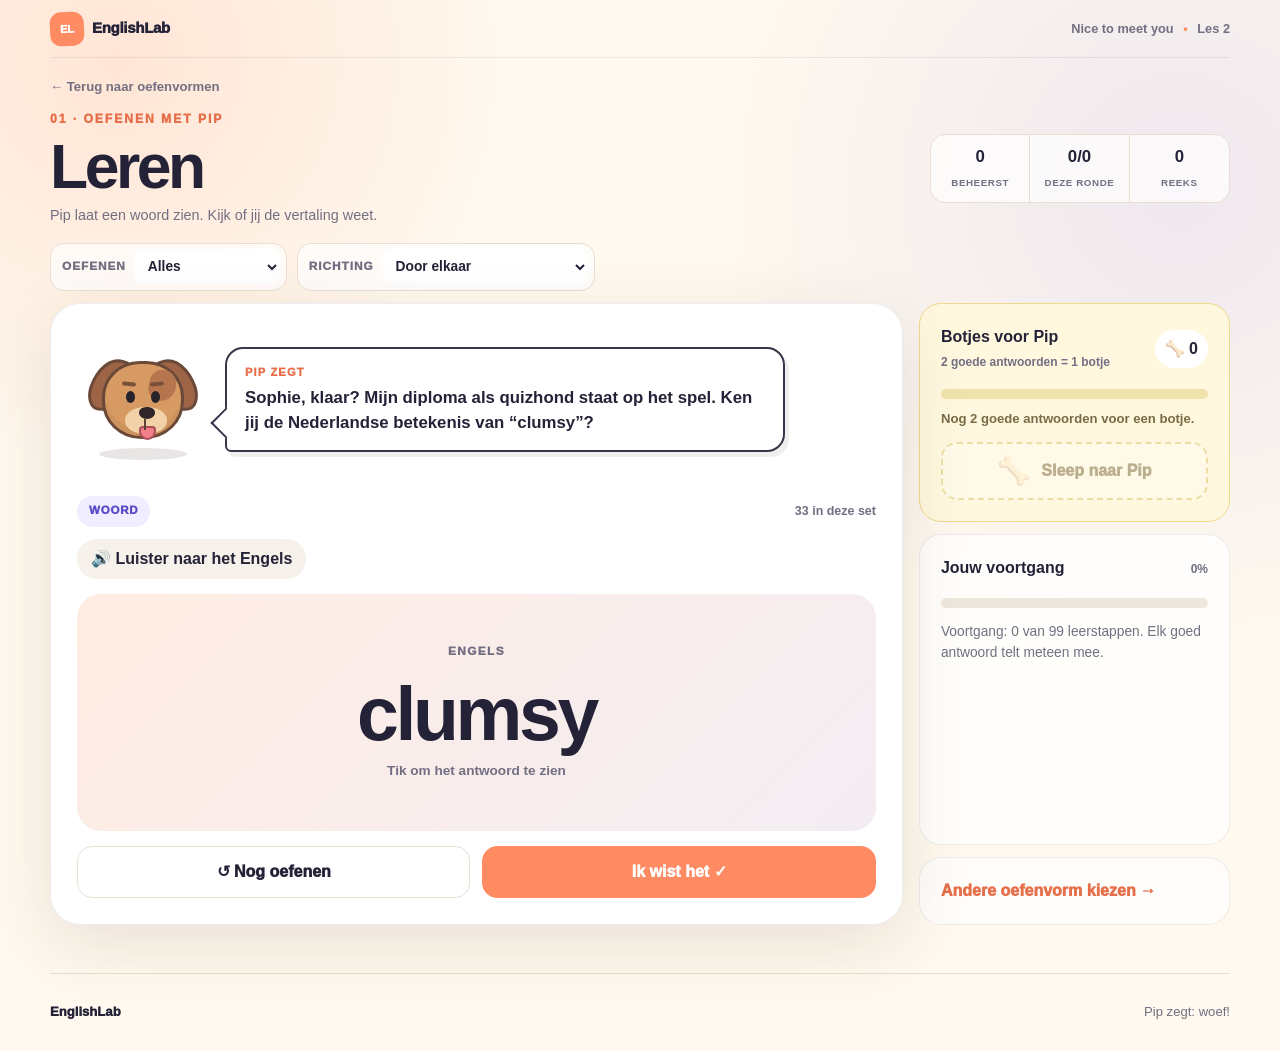
==== commit 3927544f: "Force compact mobile styles on learn.html" ====
--- a/learn.html
+++ b/learn.html
@@ -6,7 +6,7 @@
   <meta name="theme-color" content="#ff8b63">
   <meta name="description" content="EnglishLab — Leren">
   <title>EnglishLab — Leren</title>
-  <link rel="stylesheet" href="styles.css">
+  <link rel="stylesheet" href="styles.css?v=mobile-compact-2">
 </head>
 <body class="practice-page" data-mode="learn">
   <div class="page-shell">
--- a/styles.css
+++ b/styles.css
@@ -20,21 +20,21 @@
 button:focus-visible,select:focus-visible,input:focus-visible,a:focus-visible{outline:3px solid rgba(119,103,232,.3);outline-offset:3px}
 [hidden]{display:none!important}
 .page-shell{width:min(1180px,calc(100% - 32px));margin:0 auto}
-.topbar{min-height:76px;display:flex;align-items:center;gap:18px;border-bottom:1px solid rgba(36,34,55,.08)}
-.brand{display:inline-flex;align-items:center;gap:10px;color:var(--ink);text-decoration:none;font-weight:950;letter-spacing:-.02em}
-.brand-mark{display:grid;place-items:center;width:42px;height:42px;border-radius:14px;background:var(--accent);color:#fff;font-size:.8rem;transform:rotate(-3deg)}
-.lesson-pill{margin-left:auto;color:var(--muted);font-size:.92rem;font-weight:750}
+.topbar{min-height:58px;display:flex;align-items:center;gap:12px;border-bottom:1px solid rgba(36,34,55,.08)}
+.brand{display:inline-flex;align-items:center;gap:8px;color:var(--ink);text-decoration:none;font-weight:950;letter-spacing:-.02em;font-size:.94rem}
+.brand-mark{display:grid;place-items:center;width:34px;height:34px;border-radius:11px;background:var(--accent);color:#fff;font-size:.7rem;transform:rotate(-3deg)}
+.lesson-pill{margin-left:auto;color:var(--muted);font-size:.8rem;font-weight:800}
 .lesson-pill span{color:var(--accent);padding:0 6px}
-.ghost-button{min-height:42px;border:1px solid var(--line);border-radius:999px;padding:0 16px;background:rgba(255,255,255,.7);color:var(--ink);font-weight:850}
+.ghost-button{min-height:34px;border:1px solid var(--line);border-radius:999px;padding:0 12px;background:rgba(255,255,255,.7);color:var(--ink);font-size:.78rem;font-weight:850}
 .eyebrow{margin:0 0 10px;color:var(--accent-dark);text-transform:uppercase;letter-spacing:.16em;font-size:.76rem;font-weight:950}
-.hero{display:grid;grid-template-columns:minmax(0,1.35fr) minmax(320px,.65fr);gap:46px;align-items:center;padding:58px 0 38px}
-.hero h1{margin:0;font-size:clamp(3rem,8vw,6.4rem);line-height:.9;letter-spacing:-.065em;max-width:880px}
+.hero{display:grid;grid-template-columns:minmax(0,1.35fr) minmax(300px,.65fr);gap:32px;align-items:center;padding:34px 0 26px}
+.hero h1{margin:0;font-size:clamp(2.8rem,6.5vw,5.15rem);line-height:.92;letter-spacing:-.06em;max-width:820px}
 .hero h1 span{color:var(--accent)}
-.hero-copy{max-width:670px;margin:24px 0 0;color:var(--muted);font-size:1.04rem}
-.hero-stats{display:grid;grid-template-columns:repeat(3,1fr);margin-top:28px;max-width:560px;background:rgba(255,255,255,.75);border:1px solid var(--line);border-radius:20px;overflow:hidden}
-.stat{padding:17px 10px;text-align:center;border-right:1px solid var(--line)}
+.hero-copy{max-width:650px;margin:16px 0 0;color:var(--muted);font-size:.96rem}
+.hero-stats{display:grid;grid-template-columns:repeat(3,1fr);margin-top:18px;max-width:520px;background:rgba(255,255,255,.75);border:1px solid var(--line);border-radius:17px;overflow:hidden}
+.stat{padding:12px 8px;text-align:center;border-right:1px solid var(--line)}
 .stat:last-child{border-right:0}
-.stat-value{display:block;font-size:1.45rem;font-weight:950;letter-spacing:-.04em}
+.stat-value{display:block;font-size:1.25rem;font-weight:950;letter-spacing:-.04em}
 .stat-label{display:block;color:var(--muted);font-size:.7rem;text-transform:uppercase;letter-spacing:.08em;font-weight:850}
 .home-dog-wrap{display:flex;flex-direction:column;align-items:center;gap:10px}
 .home-dog-wrap .dog-coach{flex-direction:column;align-items:center}
@@ -54,22 +54,22 @@
 .mode-type .mode-icon{background:#e9f7ef;color:#2b7c59}
 .mode-time .mode-icon{background:#fff4cf;color:#8d6b12}
 
-.practice-page-header{padding:30px 0 22px}
-.back-link{display:inline-flex;align-items:center;min-height:42px;color:var(--muted);text-decoration:none;font-weight:850}
+.practice-page-header{padding:14px 0 12px}
+.back-link{display:inline-flex;align-items:center;min-height:30px;color:var(--muted);text-decoration:none;font-size:.82rem;font-weight:850}
 .back-link:hover{color:var(--accent-dark)}
-.practice-title-row{display:flex;justify-content:space-between;align-items:end;gap:28px;margin-top:24px}
-.practice-title-row h1{margin:0;font-size:clamp(3rem,8vw,5.7rem);line-height:.9;letter-spacing:-.06em}
-.practice-title-row p:not(.eyebrow){margin:16px 0 0;color:var(--muted);max-width:640px}
-.mini-stats{display:grid;grid-template-columns:repeat(3,1fr);min-width:360px;border:1px solid var(--line);border-radius:18px;background:rgba(255,255,255,.72);overflow:hidden}
-.mini-stats div{padding:14px;text-align:center;border-right:1px solid var(--line)}
+.practice-title-row{display:flex;justify-content:space-between;align-items:center;gap:22px;margin-top:8px}
+.practice-title-row h1{margin:0;font-size:clamp(2.25rem,5vw,3.9rem);line-height:.94;letter-spacing:-.055em}
+.practice-title-row p:not(.eyebrow){margin:8px 0 0;color:var(--muted);max-width:600px;font-size:.9rem}
+.mini-stats{display:grid;grid-template-columns:repeat(3,1fr);min-width:300px;border:1px solid var(--line);border-radius:15px;background:rgba(255,255,255,.72);overflow:hidden}
+.mini-stats div{padding:9px 10px;text-align:center;border-right:1px solid var(--line)}
 .mini-stats div:last-child{border-right:0}
-.mini-stats strong{display:block;font-size:1.24rem}
-.mini-stats span{color:var(--muted);font-size:.68rem;text-transform:uppercase;letter-spacing:.07em;font-weight:850}
-.controls{display:flex;gap:14px;flex-wrap:wrap;margin:10px 0 16px}
-.control-group{display:flex;align-items:center;gap:10px;padding:7px 8px 7px 14px;border:1px solid var(--line);border-radius:16px;background:rgba(255,255,255,.7)}
+.mini-stats strong{display:block;font-size:1.05rem}
+.mini-stats span{color:var(--muted);font-size:.61rem;text-transform:uppercase;letter-spacing:.06em;font-weight:850}
+.controls{display:flex;gap:10px;flex-wrap:wrap;margin:4px 0 12px}
+.control-group{display:flex;align-items:center;gap:8px;padding:5px 6px 5px 11px;border:1px solid var(--line);border-radius:14px;background:rgba(255,255,255,.7)}
 .control-group label{color:var(--muted);font-size:.74rem;font-weight:950;text-transform:uppercase;letter-spacing:.08em}
-.control-group select{min-height:42px;border:0;background:#fff;border-radius:11px;padding:0 38px 0 12px;color:var(--ink);font-weight:850}
-.time-only-note{display:inline-flex;margin:10px 0 16px;padding:11px 15px;border:1px solid var(--line);border-radius:999px;background:rgba(255,255,255,.7);color:var(--muted);font-weight:850;font-size:.84rem}
+.control-group select{min-height:36px;border:0;background:#fff;border-radius:9px;padding:0 34px 0 10px;color:var(--ink);font-size:.86rem;font-weight:850}
+.time-only-note{display:inline-flex;margin:4px 0 12px;padding:8px 12px;border:1px solid var(--line);border-radius:999px;background:rgba(255,255,255,.7);color:var(--muted);font-weight:850;font-size:.78rem}
 .single-practice-layout{display:grid;grid-template-columns:minmax(0,1.7fr) minmax(270px,.62fr);gap:16px;align-items:stretch;padding-bottom:48px}
 .practice-card{position:relative;min-height:600px;border-radius:30px;background:var(--card);border:1px solid rgba(36,34,55,.08);box-shadow:var(--shadow);padding:26px;overflow:hidden}
 .mode-panel{min-height:420px;display:flex;flex-direction:column}
@@ -137,9 +137,46 @@
 .dog-avatar-wrap.fed .dog-avatar{animation:dog-happy .7s ease}
 .dog-avatar-wrap.drop-ready{transform:scale(1.06)}
 .dog-avatar-wrap.drop-ready .dog-face{box-shadow:0 0 0 7px rgba(255,139,99,.2),inset 0 -7px 0 rgba(108,73,56,.08)}
+.dog-avatar-wrap.sleeping{cursor:pointer}
+.dog-avatar-wrap.sleeping .dog-avatar{animation:dog-sleep 1.8s ease-in-out infinite}
+.dog-avatar-wrap.sleeping .eye{height:4px;border-radius:999px;transform:translateY(5px)}
+.dog-avatar-wrap.sleeping .brow{transform:translateY(5px)}
+.dog-avatar-wrap.sleeping .tongue{opacity:0}
+.dog-avatar-wrap.sleeping .mouth{height:6px;top:59px}
+.dog-avatar-wrap.sleeping:after{
+  content:"Z z z";
+  position:absolute;z-index:25;right:-16px;top:3px;
+  color:var(--purple);font-size:1rem;font-weight:950;letter-spacing:.08em;
+  text-shadow:0 2px 0 #fff;
+  animation:sleep-zzz 1.8s ease-in-out infinite;
+}
 @keyframes dog-float{0%,100%{transform:translateY(0) rotate(-1deg)}50%{transform:translateY(-4px) rotate(1deg)}}
+@keyframes dog-sleep{0%,100%{transform:translateY(3px) rotate(-4deg) scale(.98)}50%{transform:translateY(5px) rotate(-4deg) scale(1)}}
+@keyframes sleep-zzz{0%,100%{opacity:.35;transform:translate(0,8px) rotate(-6deg) scale(.9)}50%{opacity:1;transform:translate(7px,-5px) rotate(4deg) scale(1.08)}}
 @keyframes dog-happy{0%{transform:rotate(0) scale(1)}25%{transform:rotate(-7deg) scale(1.06)}50%{transform:rotate(7deg) scale(1.08)}75%{transform:rotate(-4deg) scale(1.05)}100%{transform:rotate(0) scale(1)}}
 @keyframes heart-pop{0%{font-size:0;opacity:0;transform:translateY(8px) scale(.3)}30%{font-size:42px;opacity:1;transform:translateY(0) scale(1.2)}100%{font-size:32px;opacity:0;transform:translateY(-34px) scale(.9)}}
+.dog-avatar-wrap.chewing .dog-avatar{animation:dog-chew .16s ease-in-out 7}
+.dog-avatar-wrap.chewing .tongue{opacity:0}
+.dog-avatar-wrap.chewing .mouth{
+  left:31px;top:53px;width:22px;height:17px;border:3px solid #5f4134;border-left:3px solid #5f4134;
+  border-radius:50%;background:#3d2924;transform-origin:center;
+}
+.pip-ui-missing{visibility:hidden!important}
+.pip-eaten-clone{
+  position:fixed!important;z-index:9998!important;margin:0!important;pointer-events:none!important;
+  transform-origin:center!important;transition:transform .76s cubic-bezier(.2,.8,.2,1),opacity .7s ease!important;
+  will-change:transform,opacity;filter:drop-shadow(0 10px 12px rgba(48,32,25,.18));
+}
+.pip-ui-returned{animation:pip-spit-back .62s cubic-bezier(.2,1.4,.4,1)}
+@keyframes dog-chew{
+  0%,100%{transform:translateY(0) rotate(-2deg) scale(1)}
+  50%{transform:translateY(2px) rotate(2deg) scale(1.035,.965)}
+}
+@keyframes pip-spit-back{
+  0%{opacity:0;transform:translate(-18px,-6px) rotate(-8deg) scale(.3)}
+  55%{opacity:1;transform:translate(5px,2px) rotate(3deg) scale(1.12)}
+  100%{opacity:1;transform:none}
+}
 
 .side-panel{display:flex;flex-direction:column;gap:12px}
 .side-section,.bone-panel,.switch-mode-link{border-radius:22px;border:1px solid rgba(36,34,55,.08);background:rgba(255,255,255,.76);padding:21px}
@@ -173,44 +210,121 @@
 .sr-only{position:absolute!important;width:1px!important;height:1px!important;padding:0!important;margin:-1px!important;overflow:hidden!important;clip:rect(0,0,0,0)!important;white-space:nowrap!important;border:0!important}
 
 @media(max-width:900px){
-  .hero{grid-template-columns:1fr;gap:24px;padding-top:42px}
+  .hero{grid-template-columns:1fr;gap:18px;padding-top:26px}
   .home-dog-wrap{align-items:flex-start}
   .home-dog-wrap .dog-coach{flex-direction:row}
-  .practice-title-row{display:block}
-  .mini-stats{min-width:0;margin-top:24px}
+  .practice-title-row{display:grid;grid-template-columns:minmax(0,1fr) auto;align-items:end;gap:14px}
+  .practice-title-row p:not(.eyebrow){display:none}
+  .mini-stats{min-width:280px;margin-top:0}
   .single-practice-layout{grid-template-columns:1fr}
   .side-panel{display:grid;grid-template-columns:1fr 1fr}
   .switch-mode-link{grid-column:1/-1}
 }
 @media(max-width:680px){
-  .page-shell{width:min(100% - 20px,1180px)}
-  .topbar{flex-wrap:wrap;padding:12px 0}
-  .lesson-pill{order:3;width:100%;margin:0}
+  .page-shell{width:min(100% - 16px,1180px)}
+
+  /* Home keeps a small brand bar; exercise pages start immediately with the exercise. */
+  .topbar{min-height:48px;flex-wrap:nowrap;padding:5px 0}
+  .lesson-pill{display:none}
   .topbar .ghost-button{margin-left:auto}
-  .hero{padding-top:30px}
-  .hero h1{font-size:clamp(3rem,17vw,5rem)}
+  .brand-mark{width:32px;height:32px;border-radius:10px}
+  .brand{font-size:.9rem}
+  .practice-page .topbar{display:none}
+
+  .hero{padding-top:18px}
+  .hero h1{font-size:clamp(2.55rem,13vw,4rem)}
   .hero-stats{max-width:none}
   .home-grid{grid-template-columns:1fr}
-  .mode-card{min-height:235px}
-  .practice-page-header{padding-top:22px}
-  .practice-title-row h1{font-size:clamp(3.2rem,16vw,5rem)}
-  .mini-stats div{padding:12px 6px}
-  .controls{display:grid;grid-template-columns:1fr}
-  .control-group{justify-content:space-between}
-  .control-group select{width:60%;min-width:0}
-  .practice-card{padding:16px;min-height:590px;border-radius:24px}
-  .dog-coach{gap:10px;align-items:flex-start}
-  .dog-avatar-wrap{flex-basis:94px;width:94px;height:106px;transform:scale(.82);transform-origin:top left;margin-right:-15px;margin-bottom:-16px}
-  .dog-bubble{padding:12px 14px}
-  .dog-bubble p{font-size:.94rem}
-  .mode-panel{min-height:400px}
+  .mode-card{min-height:225px}
+
+  /* One compact row: back button + mode name. Everything duplicated elsewhere is hidden. */
+  .practice-page-header{
+    min-height:48px;
+    display:flex;
+    align-items:center;
+    gap:10px;
+    padding:6px 0;
+    border-bottom:1px solid rgba(36,34,55,.07);
+  }
+  .back-link{
+    flex:0 0 38px;
+    width:38px;
+    height:38px;
+    min-height:38px;
+    display:grid;
+    place-items:center;
+    overflow:hidden;
+    font-size:0;
+    border:1px solid var(--line);
+    border-radius:12px;
+    background:rgba(255,255,255,.78);
+  }
+  .back-link::before{content:"←";font-size:1.15rem;line-height:1;color:var(--ink)}
+  .practice-title-row{display:block;margin:0;min-width:0}
+  .practice-title-row>div:first-child{display:block}
+  .practice-title-row .eyebrow,
+  .practice-title-row p:not(.eyebrow),
+  .mini-stats{display:none!important}
+  .practice-title-row h1{
+    margin:0;
+    font-size:1.55rem;
+    line-height:1;
+    letter-spacing:-.035em;
+  }
+
+  /* Filters are a single short row rather than two large cards. */
+  .controls{
+    display:grid;
+    grid-template-columns:minmax(0,1fr) minmax(0,1fr);
+    gap:7px;
+    margin:7px 0 9px;
+  }
+  .control-group{
+    display:block;
+    padding:0;
+    border:0;
+    background:transparent;
+    min-width:0;
+  }
+  .control-group label{display:none}
+  .control-group select{
+    width:100%;
+    min-width:0;
+    min-height:40px;
+    padding:0 30px 0 11px;
+    border:1px solid var(--line);
+    border-radius:12px;
+    background:#fff;
+    font-size:.82rem;
+    box-shadow:0 3px 12px rgba(70,47,31,.04);
+  }
+  .time-only-note{
+    margin:7px 0 9px;
+    padding:7px 10px;
+    font-size:.72rem;
+  }
+
+  .single-practice-layout{gap:10px}
+  .practice-card{padding:13px;min-height:540px;border-radius:22px}
+  .dog-coach{gap:8px;align-items:flex-start;padding-bottom:4px}
+  .dog-avatar-wrap{
+    flex-basis:82px;width:82px;height:94px;
+    transform:scale(.72);transform-origin:top left;
+    margin-right:-22px;margin-bottom:-24px;
+  }
+  .dog-bubble{padding:10px 12px;border-radius:15px 15px 15px 5px}
+  .dog-name{font-size:.61rem}
+  .dog-bubble p{font-size:.88rem;line-height:1.35}
+  .card-topline{margin:8px 0 8px}
+  .question-kicker{margin:16px 0 6px}
+  .mode-panel{min-height:390px}
   .answer-grid{grid-template-columns:1fr}
   .type-form{grid-template-columns:1fr}
   .type-form .primary-button{width:100%}
   .side-panel{grid-template-columns:1fr}
   .switch-mode-link{grid-column:auto}
   .home-dog-wrap .dog-coach{align-items:flex-start}
-  footer{align-items:flex-start;flex-direction:column;justify-content:center;padding:20px 0}
+  footer{align-items:flex-start;flex-direction:column;justify-content:center;padding:16px 0}
 }
 @media(prefers-reduced-motion:reduce){
   *{scroll-behavior:auto!important;transition:none!important;animation:none!important}
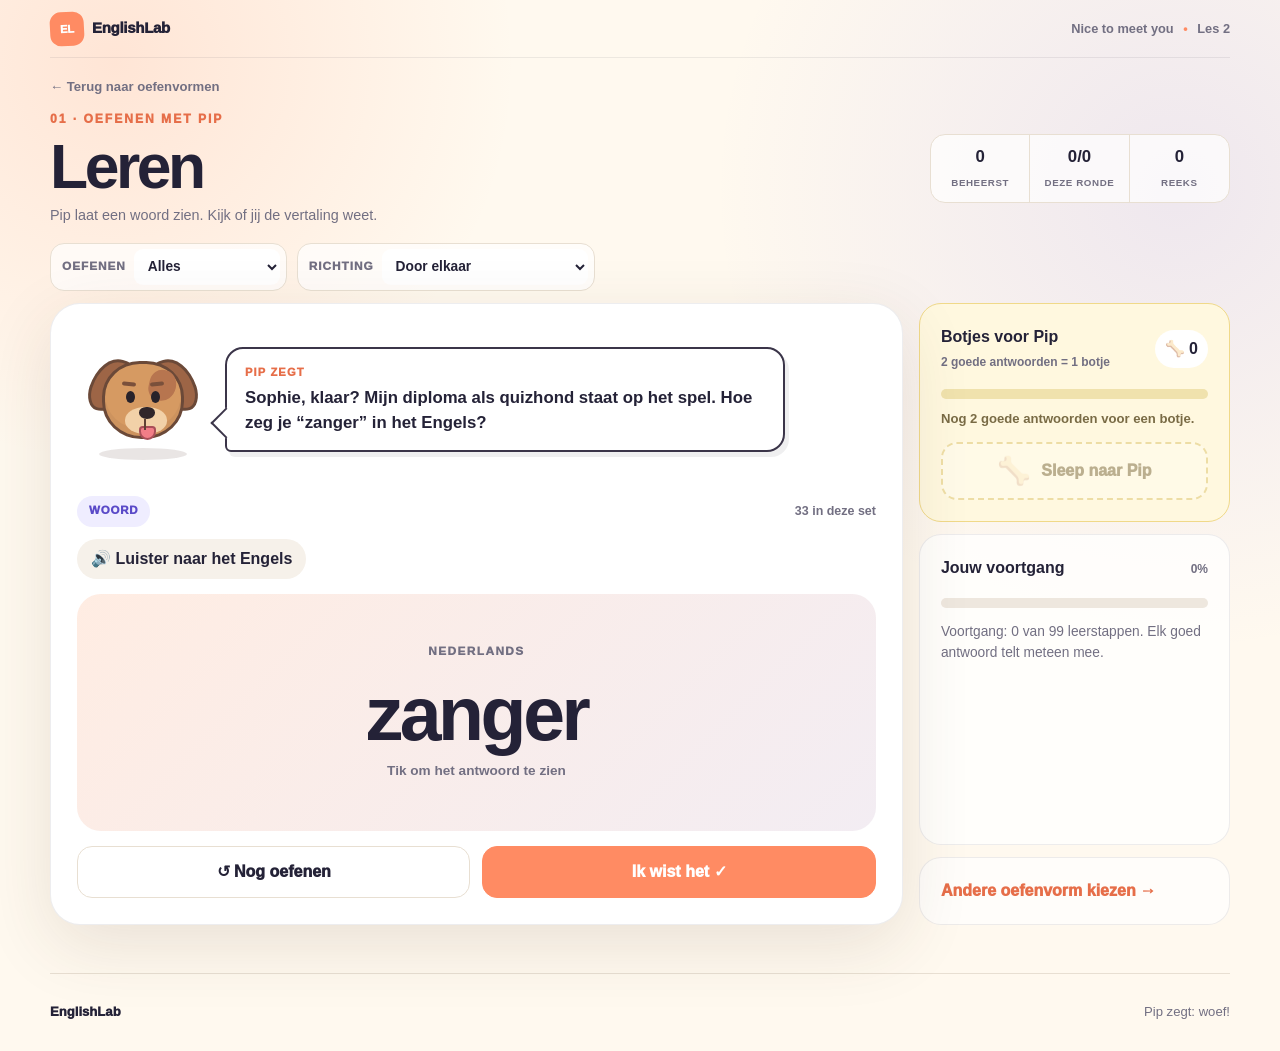
==== commit 1d28d29a: "Refresh mobile Pip and bone layout" ====
--- a/learn.html
+++ b/learn.html
@@ -6,7 +6,7 @@
   <meta name="theme-color" content="#ff8b63">
   <meta name="description" content="EnglishLab — Leren">
   <title>EnglishLab — Leren</title>
-  <link rel="stylesheet" href="styles.css?v=mobile-compact-2">
+  <link rel="stylesheet" href="styles.css?v=pip-bones-3">
 </head>
 <body class="practice-page" data-mode="learn">
   <div class="page-shell">
@@ -14,116 +14,25 @@
       <a class="brand" href="index.html" aria-label="EnglishLab startpagina"><span class="brand-mark">EL</span><span>EnglishLab</span></a>
       <div class="lesson-pill">Nice to meet you <span>•</span> Les 2</div>
     </header>
-
     <main>
       <section class="practice-page-header">
         <a class="back-link" href="index.html">← Terug naar oefenvormen</a>
-        <div class="practice-title-row">
-          <div>
-            <p class="eyebrow">01 · Oefenen met Pip</p>
-            <h1>Leren</h1>
-            <p>Pip laat een woord zien. Kijk of jij de vertaling weet.</p>
-          </div>
-          <div class="mini-stats">
-            <div><strong id="masteredCount">0</strong><span>beheerst</span></div>
-            <div><strong id="sessionScore">0/0</strong><span>deze ronde</span></div>
-            <div><strong id="streakCount">0</strong><span>reeks</span></div>
-          </div>
-        </div>
+        <div class="practice-title-row"><div><p class="eyebrow">01 · Oefenen met Pip</p><h1>Leren</h1><p>Pip laat een woord zien. Kijk of jij de vertaling weet.</p></div><div class="mini-stats"><div><strong id="masteredCount">0</strong><span>beheerst</span></div><div><strong id="sessionScore">0/0</strong><span>deze ronde</span></div><div><strong id="streakCount">0</strong><span>reeks</span></div></div></div>
       </section>
-
       <section class="controls practice-controls" aria-label="Oefeninstellingen">
-        <div class="control-group">
-          <label for="categorySelect">Oefenen</label>
-          <select id="categorySelect">
-            <option value="all">Alles</option>
-            <option value="words">Woorden</option>
-            <option value="phrases">Zinnen</option>
-            <option value="time">Tijdwoorden</option>
-            <option value="mistakes">Mijn fouten</option>
-          </select>
-        </div>
-        <div class="control-group">
-          <label for="directionSelect">Richting</label>
-          <select id="directionSelect">
-            <option value="mix">Door elkaar</option>
-            <option value="en-nl">Engels → Nederlands</option>
-            <option value="nl-en">Nederlands → Engels</option>
-          </select>
-        </div>
+        <div class="control-group"><label for="categorySelect">Oefenen</label><select id="categorySelect"><option value="all">Alles</option><option value="words">Woorden</option><option value="phrases">Zinnen</option><option value="time">Tijdwoorden</option><option value="mistakes">Mijn fouten</option></select></div>
+        <div class="control-group"><label for="directionSelect">Richting</label><select id="directionSelect"><option value="mix">Door elkaar</option><option value="en-nl">Engels → Nederlands</option><option value="nl-en">Nederlands → Engels</option></select></div>
       </section>
-
       <section class="single-practice-layout">
         <article class="practice-card">
-          
-<div class="dog-coach" aria-live="polite">
-  <div id="dogDropZone" class="dog-avatar-wrap" aria-label="Sleep een botje naar Pip">
-    <div class="heart-pop" id="heartPop" aria-hidden="true">♥</div>
-    <div class="dog-avatar" aria-hidden="true">
-      <span class="ear ear-left"></span><span class="ear ear-right"></span>
-      <span class="dog-face">
-        <span class="eye eye-left"></span><span class="eye eye-right"></span>
-        <span class="brow brow-left"></span><span class="brow brow-right"></span>
-        <span class="muzzle"></span><span class="nose"></span><span class="mouth"></span><span class="tongue"></span>
-        <span class="spot"></span>
-      </span>
-    </div>
-    <span class="dog-shadow"></span>
-  </div>
-  <div class="dog-bubble">
-    <span class="dog-name">Pip zegt</span>
-    <p id="dogSpeech">Woef! Klaar om te oefenen?</p>
-  </div>
-</div>
-          
-<div id="learnMode" class="mode-panel">
-  <div class="card-topline"><span class="category-badge" id="learnCategory">Woord</span><span class="counter" id="learnCounter">33 in deze set</span></div>
-  <button id="speakButton" class="speak-button" type="button">🔊 Luister naar het Engels</button>
-  <button id="flashcard" class="flashcard" type="button" aria-live="polite">
-    <span class="flash-label" id="flashPromptLabel">Engels</span>
-    <strong id="flashPrompt">colour</strong>
-    <span class="tap-hint" id="tapHint">Tik om het antwoord te zien</span>
-    <span class="flash-answer" id="flashAnswer" hidden>kleur</span>
-  </button>
-  <div class="learn-actions">
-    <button id="againButton" class="secondary-button" type="button">↺ Nog oefenen</button>
-    <button id="gotItButton" class="primary-button" type="button">Ik wist het ✓</button>
-  </div>
-</div>
-          <div class="reward-toast" id="rewardToast" hidden>+1 botje! 🦴</div>
-        </article>
-
-        <aside class="side-panel">
-          
-<div class="bone-panel">
-  <div class="bone-panel-head">
-    <div>
-      <h2>Botjes voor Pip</h2>
-      <span>2 goede antwoorden = 1 botje</span>
-    </div>
-    <div class="bone-score">🦴 <strong id="boneCount">0</strong></div>
-  </div>
-  <div class="bone-meter" aria-label="Op weg naar het volgende botje">
-    <span id="boneProgress"></span>
-  </div>
-  <p id="boneHint">Nog <b id="answersToBone">2</b> goede antwoorden voor een botje.</p>
-  <button id="boneToken" class="bone-token" type="button" draggable="true" aria-label="Sleep dit botje naar Pip" disabled>
-    <span class="bone-emoji">🦴</span>
-    <span>Sleep naar Pip</span>
-  </button>
-</div>
-          <div class="side-section">
-            <div class="side-heading"><h2>Jouw voortgang</h2><span id="progressPercent">0%</span></div>
-            <div class="progress-track" aria-label="Voortgang"><span id="progressBar"></span></div>
-            <p class="side-copy" id="progressMessage">Elk goed antwoord vult je voortgang een stap verder.</p>
-          </div>
-          <a class="switch-mode-link" href="index.html">Andere oefenvorm kiezen →</a>
-        </aside>
+<div class="dog-coach" aria-live="polite"><div id="dogDropZone" class="dog-avatar-wrap" aria-label="Sleep een botje naar Pip"><div class="heart-pop" id="heartPop" aria-hidden="true">♥</div><div class="dog-avatar" aria-hidden="true"><span class="ear ear-left"></span><span class="ear ear-right"></span><span class="dog-face"><span class="eye eye-left"></span><span class="eye eye-right"></span><span class="brow brow-left"></span><span class="brow brow-right"></span><span class="muzzle"></span><span class="nose"></span><span class="mouth"></span><span class="tongue"></span><span class="spot"></span></span></div><span class="dog-shadow"></span></div><div class="dog-bubble"><span class="dog-name">Pip zegt</span><p id="dogSpeech">Woef! Klaar om te oefenen?</p></div></div>
+<div id="learnMode" class="mode-panel"><div class="card-topline"><span class="category-badge" id="learnCategory">Woord</span><span class="counter" id="learnCounter">33 in deze set</span></div><button id="speakButton" class="speak-button" type="button">🔊 Luister naar het Engels</button><button id="flashcard" class="flashcard" type="button" aria-live="polite"><span class="flash-label" id="flashPromptLabel">Engels</span><strong id="flashPrompt">colour</strong><span class="tap-hint" id="tapHint">Tik om het antwoord te zien</span><span class="flash-answer" id="flashAnswer" hidden>kleur</span></button><div class="learn-actions"><button id="againButton" class="secondary-button" type="button">↺ Nog oefenen</button><button id="gotItButton" class="primary-button" type="button">Ik wist het ✓</button></div></div>
+<div class="reward-toast" id="rewardToast" hidden>+1 botje! 🦴</div></article>
+        <aside class="side-panel"><div class="bone-panel"><div class="bone-panel-head"><div><h2>Botjes voor Pip</h2><span>2 goede antwoorden = 1 botje</span></div><div class="bone-score">🦴 <strong id="boneCount">0</strong></div></div><div class="bone-meter" aria-label="Op weg naar het volgende botje"><span id="boneProgress"></span></div><p id="boneHint">Nog <b id="answersToBone">2</b> goede antwoorden voor een botje.</p><button id="boneToken" class="bone-token" type="button" draggable="true" aria-label="Sleep dit botje naar Pip" disabled><span class="bone-emoji">🦴</span><span>Sleep naar Pip</span></button></div><div class="side-section"><div class="side-heading"><h2>Jouw voortgang</h2><span id="progressPercent">0%</span></div><div class="progress-track" aria-label="Voortgang"><span id="progressBar"></span></div><p class="side-copy" id="progressMessage">Elk goed antwoord vult je voortgang een stap verder.</p></div><a class="switch-mode-link" href="index.html">Andere oefenvorm kiezen →</a></aside>
       </section>
     </main>
-
     <footer><span>EnglishLab</span><span>Pip zegt: woef!</span></footer>
   </div>
-  <script src="app.js"></script>
+  <script src="app.js?v=pip-bones-3"></script>
 </body>
 </html>
--- a/styles.css
+++ b/styles.css
@@ -315,6 +315,38 @@
   .dog-bubble{padding:10px 12px;border-radius:15px 15px 15px 5px}
   .dog-name{font-size:.61rem}
   .dog-bubble p{font-size:.88rem;line-height:1.35}
+
+  /* Keep Pip's reward right next to him instead of far below the exercise. */
+  .practice-card>.bone-panel{
+    margin:2px 0 8px;
+    padding:8px 9px;
+    border-radius:14px;
+    display:grid;
+    grid-template-columns:minmax(0,1fr) 76px;
+    grid-template-areas:
+      "head token"
+      "meter token";
+    gap:6px 8px;
+    align-items:center;
+  }
+  .practice-card>.bone-panel .bone-panel-head{grid-area:head;gap:8px}
+  .practice-card>.bone-panel .bone-panel-head>div>span{display:none}
+  .practice-card>.bone-panel .bone-panel-head h2{font-size:.82rem}
+  .practice-card>.bone-panel .bone-score{padding:4px 7px;font-size:.78rem}
+  .practice-card>.bone-panel .bone-meter{grid-area:meter;margin:0;height:7px}
+  .practice-card>.bone-panel p{display:none}
+  .practice-card>.bone-panel .bone-token{
+    grid-area:token;
+    width:76px;
+    min-height:58px;
+    padding:4px;
+    border-radius:12px;
+    flex-direction:column;
+    gap:0;
+    font-size:.58rem;
+    line-height:1.05;
+  }
+  .practice-card>.bone-panel .bone-emoji{font-size:1.35rem}
   .card-topline{margin:8px 0 8px}
   .question-kicker{margin:16px 0 6px}
   .mode-panel{min-height:390px}
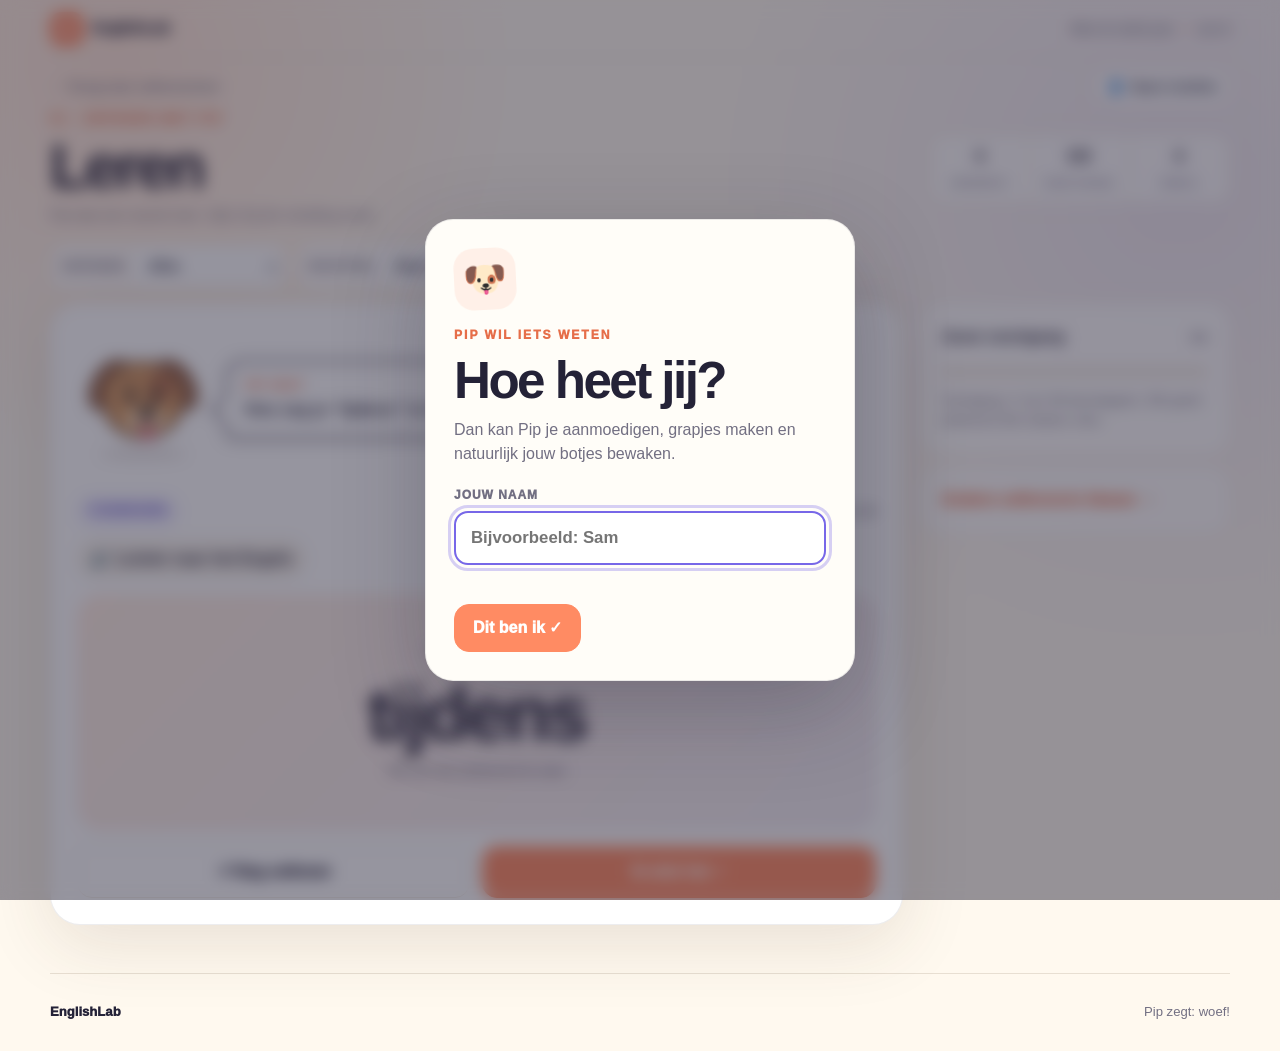
==== commit 76137749: "Keep bone feeding on the home page" ====
--- a/learn.html
+++ b/learn.html
@@ -28,7 +28,7 @@
 <div class="dog-coach" aria-live="polite"><div id="dogDropZone" class="dog-avatar-wrap" aria-label="Sleep een botje naar Pip"><div class="heart-pop" id="heartPop" aria-hidden="true">♥</div><div class="dog-avatar" aria-hidden="true"><span class="ear ear-left"></span><span class="ear ear-right"></span><span class="dog-face"><span class="eye eye-left"></span><span class="eye eye-right"></span><span class="brow brow-left"></span><span class="brow brow-right"></span><span class="muzzle"></span><span class="nose"></span><span class="mouth"></span><span class="tongue"></span><span class="spot"></span></span></div><span class="dog-shadow"></span></div><div class="dog-bubble"><span class="dog-name">Pip zegt</span><p id="dogSpeech">Woef! Klaar om te oefenen?</p></div></div>
 <div id="learnMode" class="mode-panel"><div class="card-topline"><span class="category-badge" id="learnCategory">Woord</span><span class="counter" id="learnCounter">33 in deze set</span></div><button id="speakButton" class="speak-button" type="button">🔊 Luister naar het Engels</button><button id="flashcard" class="flashcard" type="button" aria-live="polite"><span class="flash-label" id="flashPromptLabel">Engels</span><strong id="flashPrompt">colour</strong><span class="tap-hint" id="tapHint">Tik om het antwoord te zien</span><span class="flash-answer" id="flashAnswer" hidden>kleur</span></button><div class="learn-actions"><button id="againButton" class="secondary-button" type="button">↺ Nog oefenen</button><button id="gotItButton" class="primary-button" type="button">Ik wist het ✓</button></div></div>
 <div class="reward-toast" id="rewardToast" hidden>+1 botje! 🦴</div></article>
-        <aside class="side-panel"><div class="bone-panel"><div class="bone-panel-head"><div><h2>Botjes voor Pip</h2><span>2 goede antwoorden = 1 botje</span></div><div class="bone-score">🦴 <strong id="boneCount">0</strong></div></div><div class="bone-meter" aria-label="Op weg naar het volgende botje"><span id="boneProgress"></span></div><p id="boneHint">Nog <b id="answersToBone">2</b> goede antwoorden voor een botje.</p><button id="boneToken" class="bone-token" type="button" draggable="true" aria-label="Sleep dit botje naar Pip" disabled><span class="bone-emoji">🦴</span><span>Sleep naar Pip</span></button></div><div class="side-section"><div class="side-heading"><h2>Jouw voortgang</h2><span id="progressPercent">0%</span></div><div class="progress-track" aria-label="Voortgang"><span id="progressBar"></span></div><p class="side-copy" id="progressMessage">Elk goed antwoord vult je voortgang een stap verder.</p></div><a class="switch-mode-link" href="index.html">Andere oefenvorm kiezen →</a></aside>
+        <aside class="side-panel"><div class="side-section"><div class="side-heading"><h2>Jouw voortgang</h2><span id="progressPercent">0%</span></div><div class="progress-track" aria-label="Voortgang"><span id="progressBar"></span></div><p class="side-copy" id="progressMessage">Elk goed antwoord vult je voortgang een stap verder.</p></div><a class="switch-mode-link" href="index.html">Andere oefenvorm kiezen →</a></aside>
       </section>
     </main>
     <footer><span>EnglishLab</span><span>Pip zegt: woef!</span></footer>
--- a/styles.css
+++ b/styles.css
@@ -360,4 +360,155 @@
 }
 @media(prefers-reduced-motion:reduce){
   *{scroll-behavior:auto!important;transition:none!important;animation:none!important}
-}+}
+
+/* Player name */
+.player-name-button{
+  border:1px solid var(--line);
+  background:rgba(255,255,255,.82);
+  color:var(--ink);
+  min-height:34px;
+  max-width:180px;
+  padding:0 11px;
+  border-radius:999px;
+  display:inline-flex;
+  align-items:center;
+  gap:6px;
+  font-size:.78rem;
+  font-weight:900;
+  cursor:pointer;
+}
+.player-name-button:hover{background:#fff;border-color:rgba(119,103,232,.35)}
+.player-name-value{overflow:hidden;text-overflow:ellipsis;white-space:nowrap}
+.practice-page-header{position:relative}
+.practice-page-header>.player-name-button{position:absolute;right:0;top:12px}
+
+.name-dialog-open{overflow:hidden}
+.name-dialog-backdrop{
+  position:fixed;
+  inset:0;
+  z-index:20000;
+  display:grid;
+  place-items:center;
+  padding:18px;
+  background:rgba(36,34,55,.48);
+  backdrop-filter:blur(8px);
+}
+.name-dialog-backdrop[hidden]{display:none!important}
+.name-dialog-card{
+  width:min(430px,100%);
+  padding:28px;
+  border:1px solid rgba(36,34,55,.09);
+  border-radius:28px;
+  background:#fffdf8;
+  box-shadow:0 28px 90px rgba(36,34,55,.28);
+}
+.name-dialog-dog{
+  width:62px;height:62px;
+  display:grid;place-items:center;
+  margin-bottom:16px;
+  border-radius:20px;
+  background:var(--accent-soft);
+  font-size:2.2rem;
+  transform:rotate(-3deg);
+}
+.name-dialog-card h2{
+  margin:0;
+  font-size:clamp(2rem,7vw,3.2rem);
+  line-height:1;
+  letter-spacing:-.05em;
+}
+.name-dialog-copy{margin:12px 0 20px;color:var(--muted)}
+.name-dialog-card label{
+  display:block;
+  margin-bottom:7px;
+  font-size:.75rem;
+  font-weight:950;
+  text-transform:uppercase;
+  letter-spacing:.08em;
+  color:var(--muted);
+}
+.name-dialog-card input{
+  width:100%;
+  min-height:54px;
+  padding:0 15px;
+  border:2px solid var(--line);
+  border-radius:14px;
+  background:#fff;
+  color:var(--ink);
+  font-size:1.05rem;
+  font-weight:800;
+}
+.name-dialog-card input:focus{border-color:var(--purple)}
+.name-dialog-error{min-height:20px;margin:7px 0 0;color:var(--red);font-size:.8rem;font-weight:800}
+.name-dialog-actions{display:grid;grid-template-columns:auto 1fr;gap:9px;margin-top:12px}
+.name-dialog-actions .primary-button,.name-dialog-actions .secondary-button{min-height:48px}
+
+@media(max-width:680px){
+  .home-page .player-name-button{
+    max-width:110px;
+    min-height:32px;
+    padding:0 9px;
+    font-size:.7rem;
+  }
+  .practice-page-header>.player-name-button{
+    position:static;
+    margin-left:auto;
+    max-width:110px;
+    min-height:36px;
+    padding:0 9px;
+    flex:0 1 auto;
+    font-size:.7rem;
+  }
+  .player-name-icon{display:none}
+  .name-dialog-card{padding:22px 18px;border-radius:22px}
+  .name-dialog-actions{grid-template-columns:1fr}
+  .name-dialog-actions .secondary-button{order:2}
+}
+
+
+/* Bones live on the home page only; practice pages stay focused. */
+.home-bone-panel{
+  width:min(100%,340px);
+  padding:12px;
+  border:1px solid #f0d989;
+  border-radius:18px;
+  background:#fff8df;
+  display:grid;
+  grid-template-columns:minmax(0,1fr) 112px;
+  grid-template-areas:
+    "info token"
+    "hint token";
+  gap:7px 10px;
+  align-items:center;
+}
+.home-bone-info{grid-area:info;display:flex;align-items:center;justify-content:space-between;gap:10px}
+.home-bone-label{font-size:.78rem;font-weight:950;color:#6d5716}
+.home-bone-info strong{font-size:1.15rem}
+.home-bone-panel p{grid-area:hint;margin:0;color:#796b45;font-size:.72rem;font-weight:750;line-height:1.3}
+.home-bone-token{
+  grid-area:token;
+  width:112px;
+  min-height:62px;
+  padding:6px;
+  border-radius:14px;
+  flex-direction:column;
+  gap:1px;
+  font-size:.68rem;
+  line-height:1.1;
+}
+.home-bone-token .bone-emoji{font-size:1.45rem}
+.practice-page .side-panel{align-self:start}
+.practice-page .side-section{min-height:0}
+.practice-page .reward-toast{font-size:.76rem;padding:8px 11px}
+@media(max-width:680px){
+  .home-bone-panel{
+    width:100%;
+    grid-template-columns:minmax(0,1fr) 100px;
+    padding:10px;
+    border-radius:15px;
+  }
+  .home-bone-token{width:100px;min-height:58px}
+  .practice-page .single-practice-layout{display:block}
+  .practice-page .side-panel{margin-top:10px}
+}
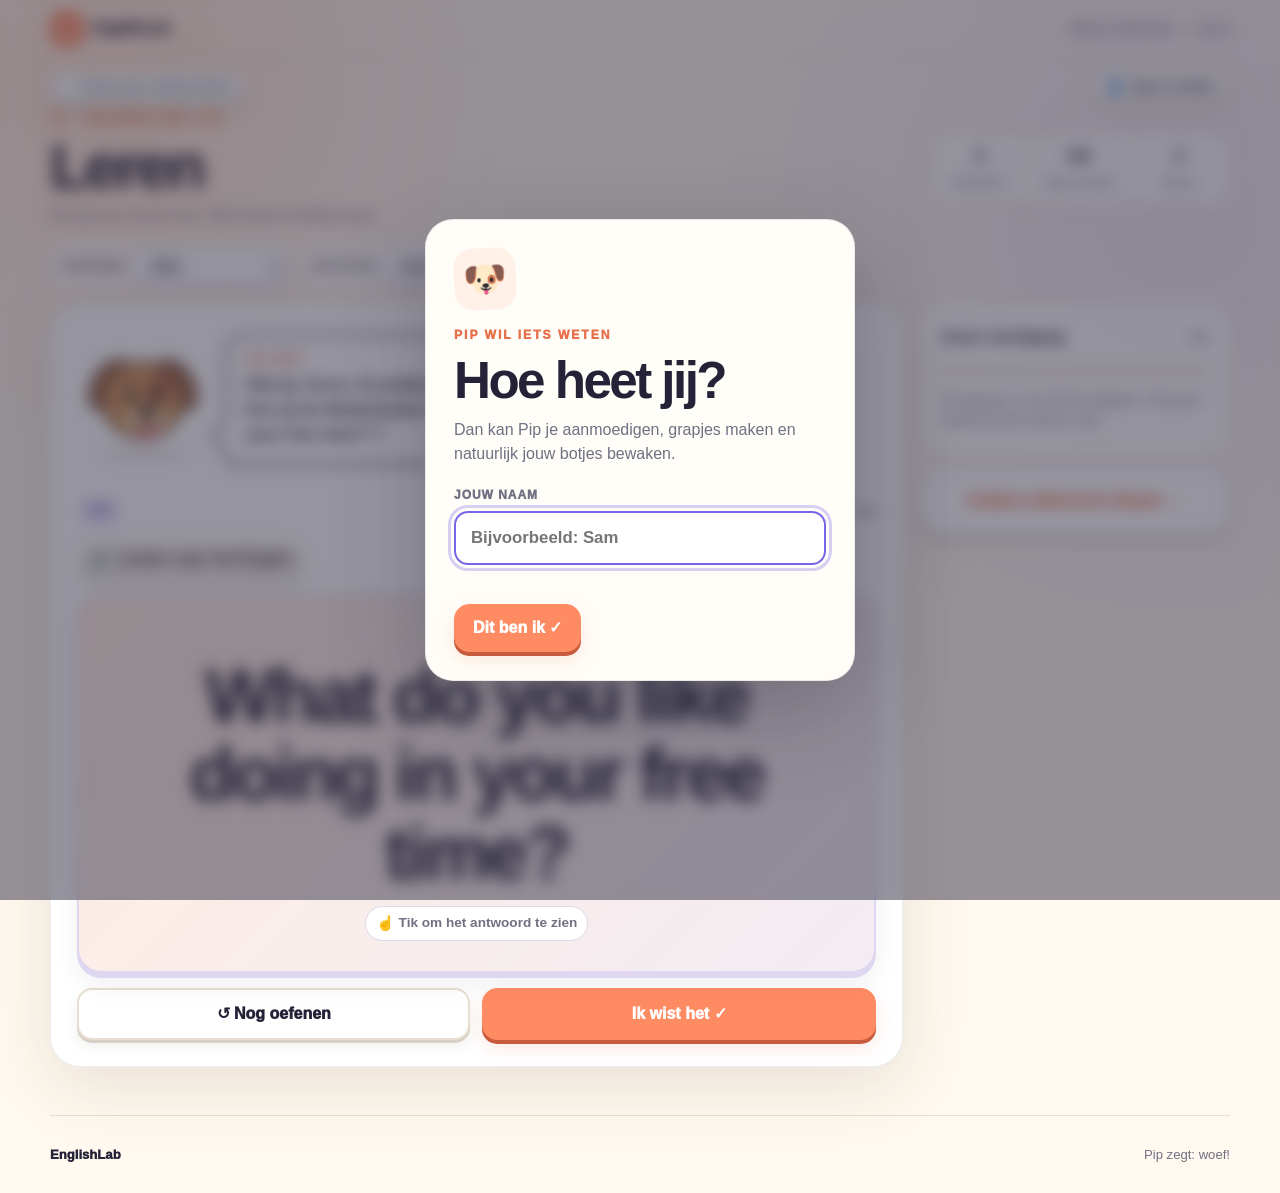
==== commit 3cd78fab: "Make interactive UI elements visually obvious" ====
--- a/learn.html
+++ b/learn.html
@@ -25,7 +25,7 @@
       </section>
       <section class="single-practice-layout">
         <article class="practice-card">
-<div class="dog-coach" aria-live="polite"><div id="dogDropZone" class="dog-avatar-wrap" aria-label="Sleep een botje naar Pip"><div class="heart-pop" id="heartPop" aria-hidden="true">♥</div><div class="dog-avatar" aria-hidden="true"><span class="ear ear-left"></span><span class="ear ear-right"></span><span class="dog-face"><span class="eye eye-left"></span><span class="eye eye-right"></span><span class="brow brow-left"></span><span class="brow brow-right"></span><span class="muzzle"></span><span class="nose"></span><span class="mouth"></span><span class="tongue"></span><span class="spot"></span></span></div><span class="dog-shadow"></span></div><div class="dog-bubble"><span class="dog-name">Pip zegt</span><p id="dogSpeech">Woef! Klaar om te oefenen?</p></div></div>
+<div class="dog-coach" aria-live="polite"><div id="dogDropZone" class="dog-avatar-wrap" aria-label="Pip de hond"><div class="heart-pop" id="heartPop" aria-hidden="true">♥</div><div class="dog-avatar" aria-hidden="true"><span class="ear ear-left"></span><span class="ear ear-right"></span><span class="dog-face"><span class="eye eye-left"></span><span class="eye eye-right"></span><span class="brow brow-left"></span><span class="brow brow-right"></span><span class="muzzle"></span><span class="nose"></span><span class="mouth"></span><span class="tongue"></span><span class="spot"></span></span></div><span class="dog-shadow"></span></div><div class="dog-bubble"><span class="dog-name">Pip zegt</span><p id="dogSpeech">Woef! Klaar om te oefenen?</p></div></div>
 <div id="learnMode" class="mode-panel"><div class="card-topline"><span class="category-badge" id="learnCategory">Woord</span><span class="counter" id="learnCounter">33 in deze set</span></div><button id="speakButton" class="speak-button" type="button">🔊 Luister naar het Engels</button><button id="flashcard" class="flashcard" type="button" aria-live="polite"><span class="flash-label" id="flashPromptLabel">Engels</span><strong id="flashPrompt">colour</strong><span class="tap-hint" id="tapHint">Tik om het antwoord te zien</span><span class="flash-answer" id="flashAnswer" hidden>kleur</span></button><div class="learn-actions"><button id="againButton" class="secondary-button" type="button">↺ Nog oefenen</button><button id="gotItButton" class="primary-button" type="button">Ik wist het ✓</button></div></div>
 <div class="reward-toast" id="rewardToast" hidden>+1 botje! 🦴</div></article>
         <aside class="side-panel"><div class="side-section"><div class="side-heading"><h2>Jouw voortgang</h2><span id="progressPercent">0%</span></div><div class="progress-track" aria-label="Voortgang"><span id="progressBar"></span></div><p class="side-copy" id="progressMessage">Elk goed antwoord vult je voortgang een stap verder.</p></div><a class="switch-mode-link" href="index.html">Andere oefenvorm kiezen →</a></aside>
--- a/styles.css
+++ b/styles.css
@@ -512,3 +512,314 @@
   .practice-page .single-practice-layout{display:block}
   .practice-page .side-panel{margin-top:10px}
 }
+
+
+/* Pip's toy collection + bone store */
+.home-wallet{
+  width:min(100%,300px);
+  padding:10px 14px;
+  border:1px solid #f0d989;
+  border-radius:15px;
+  background:#fff8df;
+  display:flex;
+  align-items:center;
+  justify-content:space-between;
+  gap:16px;
+  color:#796b45;
+  font-size:.78rem;
+  font-weight:850;
+}
+.home-wallet strong{color:var(--ink);font-size:1.15rem}
+
+.pip-toys{
+  position:absolute;
+  z-index:30;
+  right:-15px;
+  bottom:3px;
+  display:flex;
+  flex-wrap:wrap;
+  justify-content:flex-end;
+  gap:2px;
+  width:72px;
+  pointer-events:none;
+}
+.pip-toy{
+  width:27px;
+  height:27px;
+  display:grid;
+  place-items:center;
+  border:2px solid #fff;
+  border-radius:9px;
+  background:#fff8df;
+  font-size:1rem;
+  line-height:1;
+  box-shadow:0 3px 9px rgba(66,44,29,.16);
+  transform:rotate(-4deg);
+}
+.pip-toy:nth-child(even){transform:rotate(5deg)}
+
+.toy-store-section{
+  margin:4px 0 48px;
+  padding:28px;
+  border:1px solid rgba(36,34,55,.08);
+  border-radius:28px;
+  background:rgba(255,255,255,.72);
+}
+.store-heading{
+  display:flex;
+  align-items:flex-end;
+  justify-content:space-between;
+  gap:24px;
+  margin-bottom:20px;
+}
+.store-heading h2{margin:0;font-size:clamp(2rem,5vw,3.8rem);line-height:.95;letter-spacing:-.05em}
+.store-heading p:not(.eyebrow){max-width:650px;margin:10px 0 0;color:var(--muted)}
+.store-wallet{
+  flex:0 0 auto;
+  padding:10px 14px;
+  border-radius:999px;
+  background:#fff3bd;
+  border:1px solid #e7c34d;
+  color:#6d5716;
+  font-weight:950;
+}
+.store-wallet strong{font-size:1.25rem;color:var(--ink)}
+.store-wallet span{font-size:.74rem;color:#796b45}
+
+.toy-store-grid{display:grid;grid-template-columns:repeat(5,minmax(0,1fr));gap:10px}
+.toy-card{
+  min-width:0;
+  padding:16px;
+  border:1px solid var(--line);
+  border-radius:20px;
+  background:#fff;
+  display:flex;
+  flex-direction:column;
+  gap:10px;
+}
+.toy-card.owned{background:#f3fbf6;border-color:#b9e2ca}
+.toy-emoji{
+  width:54px;height:54px;
+  display:grid;place-items:center;
+  border-radius:17px;
+  background:var(--accent-soft);
+  font-size:2rem;
+  transform:rotate(-3deg);
+}
+.toy-card-copy{flex:1}
+.toy-card h3{margin:0;font-size:1rem}
+.toy-card p{margin:5px 0 0;color:var(--muted);font-size:.75rem;line-height:1.35}
+.toy-card-buy{display:flex;align-items:center;justify-content:space-between;gap:8px;margin-top:4px}
+.toy-price{font-size:.78rem;font-weight:950;color:#796b45}
+.toy-buy-button{
+  min-height:34px;
+  border:0;
+  border-radius:10px;
+  padding:0 10px;
+  background:var(--accent);
+  color:#fff;
+  font-size:.72rem;
+  font-weight:950;
+}
+.toy-buy-button:disabled{background:#eee8df;color:#8c8790;cursor:default}
+.toy-card.owned .toy-buy-button:disabled{background:#dff2e7;color:#267454}
+
+@media(max-width:900px){
+  .toy-store-grid{grid-template-columns:repeat(3,minmax(0,1fr))}
+}
+@media(max-width:680px){
+  .pip-toys{
+    right:-24px;
+    bottom:-2px;
+    width:78px;
+    transform:scale(1.22);
+    transform-origin:right bottom;
+  }
+  .toy-store-section{padding:16px 12px;margin-bottom:30px;border-radius:22px}
+  .store-heading{align-items:flex-start;flex-direction:column;gap:12px;margin-bottom:14px}
+  .store-heading h2{font-size:2.25rem}
+  .store-heading p:not(.eyebrow){font-size:.85rem}
+  .toy-store-grid{grid-template-columns:1fr 1fr;gap:8px}
+  .toy-card{padding:12px;border-radius:16px}
+  .toy-emoji{width:46px;height:46px;border-radius:14px;font-size:1.7rem}
+  .toy-card p{display:none}
+  .toy-card-buy{align-items:flex-end;flex-direction:column}
+  .toy-buy-button{width:100%}
+}
+
+
+/* Stronger interaction affordances: clickable things should look clickable. */
+button:not(:disabled),
+select,
+a.mode-card,
+.back-link,
+.switch-mode-link,
+.player-name-button,
+.flashcard{cursor:pointer}
+
+button:disabled{cursor:not-allowed}
+
+/* Raised tactile buttons. */
+.primary-button,
+.secondary-button,
+.ghost-button,
+.speak-button,
+.answer-button,
+.chip-button,
+.toy-buy-button,
+.player-name-button,
+.back-link,
+.switch-mode-link{
+  transition:transform .12s ease,box-shadow .12s ease,border-color .12s ease,background .12s ease;
+}
+.primary-button{
+  box-shadow:0 4px 0 #c85b3d,0 8px 18px rgba(230,110,73,.16);
+}
+.secondary-button,
+.speak-button,
+.ghost-button,
+.player-name-button,
+.back-link,
+.switch-mode-link{
+  border-width:2px;
+  box-shadow:0 3px 0 #d8d0c5,0 7px 14px rgba(60,42,31,.07);
+}
+.answer-button,
+.chip-button{
+  position:relative;
+  border:2px solid #d7d0e5;
+  background:#fff;
+  box-shadow:0 4px 0 #d7d0e5,0 8px 18px rgba(48,39,82,.07);
+}
+.answer-button:hover,
+.chip-button:hover{
+  border-color:var(--purple);
+  box-shadow:0 4px 0 #5e4ed0,0 9px 20px rgba(79,65,181,.12);
+}
+.toy-buy-button:not(:disabled){
+  box-shadow:0 3px 0 #c85b3d,0 7px 14px rgba(230,110,73,.14);
+}
+
+/* Physical press feedback works on touch as well as mouse. */
+.primary-button:not(:disabled):active,
+.secondary-button:not(:disabled):active,
+.ghost-button:not(:disabled):active,
+.speak-button:not(:disabled):active,
+.answer-button:not(:disabled):active,
+.chip-button:not(:disabled):active,
+.toy-buy-button:not(:disabled):active,
+.player-name-button:not(:disabled):active,
+.back-link:active,
+.switch-mode-link:active{
+  transform:translateY(3px);
+  box-shadow:0 1px 0 rgba(70,55,45,.28);
+}
+
+/* The complete home mode card is a large button. */
+.mode-card{
+  border:2px solid #ded7ec;
+  box-shadow:0 6px 0 #ded7ec,0 14px 28px rgba(48,39,82,.08);
+}
+.mode-card:hover{
+  transform:translateY(-2px);
+  border-color:var(--purple);
+  box-shadow:0 7px 0 #6455cf,0 16px 32px rgba(79,65,181,.13);
+}
+.mode-card:active{
+  transform:translateY(4px);
+  box-shadow:0 2px 0 #6455cf,0 6px 12px rgba(79,65,181,.09);
+}
+.mode-go{
+  padding:8px 12px;
+  border-radius:11px;
+  background:var(--accent);
+  color:#fff;
+  box-shadow:0 3px 0 #c85b3d;
+}
+
+/* Flashcards now read as something you can tap, not just a panel. */
+.flashcard{
+  position:relative;
+  border:2px solid #dfd6f0;
+  box-shadow:0 5px 0 #dfd6f0,0 12px 25px rgba(48,39,82,.07);
+}
+.flashcard:hover{
+  border-color:var(--purple);
+  box-shadow:0 6px 0 #6455cf,0 15px 28px rgba(79,65,181,.10);
+}
+.flashcard:active{
+  transform:translateY(4px);
+  box-shadow:0 2px 0 #6455cf;
+}
+.tap-hint{
+  display:inline-flex;
+  align-items:center;
+  gap:5px;
+  margin-top:6px;
+  padding:6px 10px;
+  border:1px solid #ded6e9;
+  border-radius:999px;
+  background:#fff;
+}
+.tap-hint::before{content:"☝";font-size:.9rem}
+
+/* Selects should visually communicate that they open. */
+.control-group select{
+  border:2px solid #ded7ec;
+  box-shadow:0 3px 0 #ded7ec;
+  cursor:pointer;
+}
+.control-group select:hover{border-color:var(--purple)}
+.control-group select:active{transform:translateY(1px);box-shadow:0 1px 0 #ded7ec}
+
+/* Links that perform navigation look like compact buttons. */
+.switch-mode-link{
+  text-align:center;
+  border:2px solid #ded7ec;
+  background:#fff;
+}
+.back-link{
+  padding:0 10px;
+  border:2px solid var(--line);
+  background:#fff;
+  border-radius:11px;
+}
+.brand{cursor:pointer}
+
+/* Clear disabled state. */
+.answer-button:disabled,
+.chip-button:disabled,
+.toy-buy-button:disabled,
+.primary-button:disabled,
+.secondary-button:disabled{
+  box-shadow:none;
+}
+.answer-button:disabled:not(.correct):not(.wrong),
+.chip-button:disabled:not(.correct):not(.wrong){opacity:.62}
+
+/* Store cards are information; only the buy button is actionable. */
+.toy-card{cursor:default}
+.toy-card:not(.owned):has(.toy-buy-button:not(:disabled)){
+  border-color:#e2c56e;
+  box-shadow:0 3px 0 #ead792;
+}
+
+@media(max-width:680px){
+  /* Stronger mobile affordances where hover cannot help. */
+  .mode-card{
+    border-width:2px;
+    box-shadow:0 5px 0 #d9d1e7,0 10px 20px rgba(48,39,82,.07);
+  }
+  .mode-go{display:inline-flex;padding:8px 11px}
+  .answer-button,.chip-button{
+    min-height:64px;
+    border-width:2px;
+    box-shadow:0 4px 0 #d7d0e5;
+  }
+  .primary-button,.secondary-button{min-height:54px}
+  .control-group select{
+    border-width:2px;
+    box-shadow:0 3px 0 #ded7ec;
+  }
+  .flashcard{box-shadow:0 5px 0 #dfd6f0}
+}
